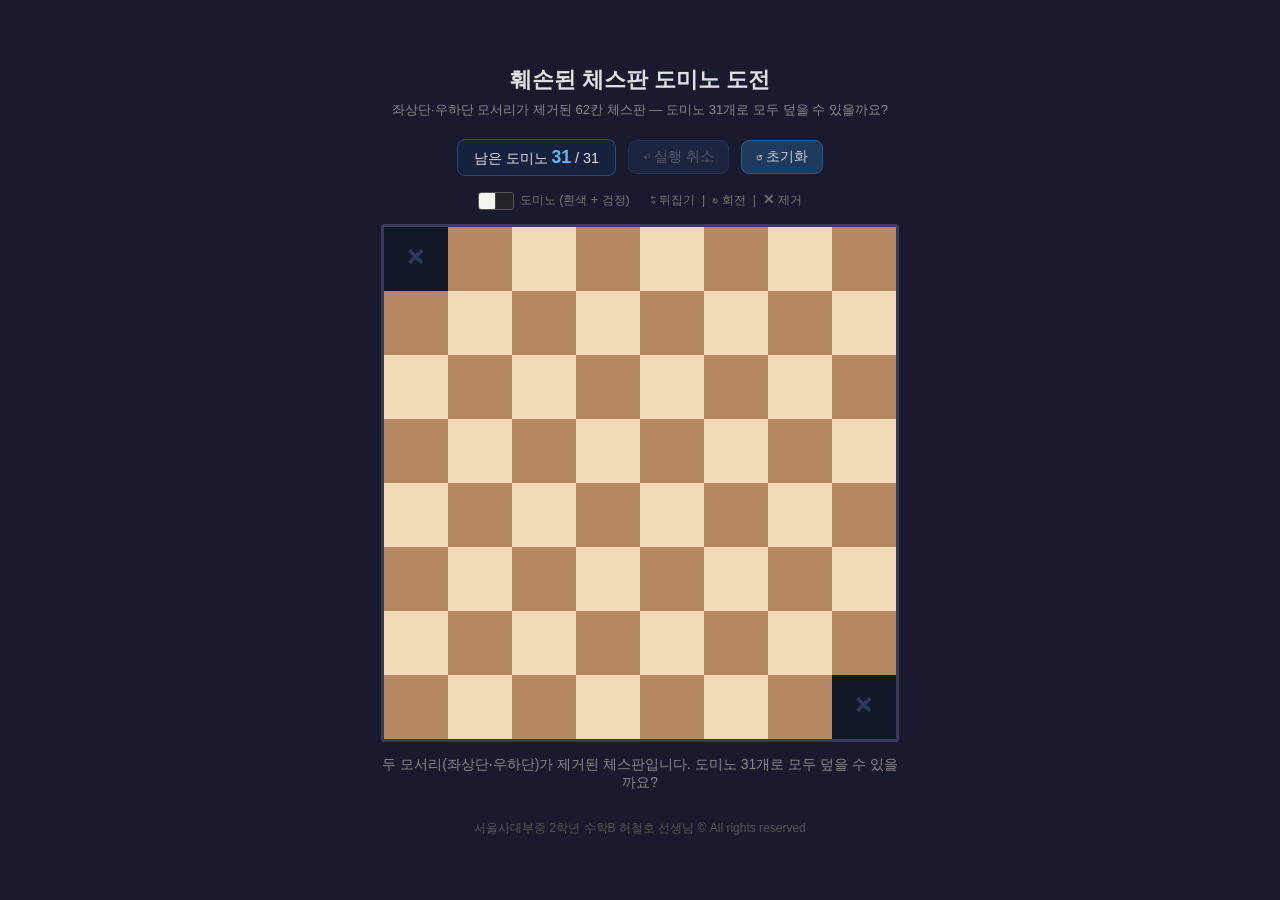
==== domino-challenge.html @ 5d8170c6 "feat: 하단 저작권 표시 추가 Co-Authored-By: Claude Sonnet 4.6 <noreply@anthropic.com>" ====
<!DOCTYPE html>
<html lang="ko">
<head>
  <meta charset="UTF-8">
  <meta name="viewport" content="width=device-width, initial-scale=1.0">
  <title>훼손된 체스판 도미노 도전</title>
  <style>
    *, *::before, *::after { box-sizing: border-box; margin: 0; padding: 0; }

    body {
      min-height: 100vh;
      display: flex;
      flex-direction: column;
      align-items: center;
      justify-content: center;
      background: #1a1a2e;
      font-family: 'Segoe UI', Tahoma, Geneva, Verdana, sans-serif;
      color: #e0e0e0;
      user-select: none;
      padding: 24px;
    }

    h1 { font-size: 1.4rem; font-weight: 600; margin-bottom: 6px; }
    .subtitle { font-size: 0.82rem; color: #888; margin-bottom: 20px; text-align: center; }

    .controls {
      display: flex;
      align-items: center;
      gap: 12px;
      margin-bottom: 16px;
      flex-wrap: wrap;
      justify-content: center;
    }

    .counter-badge {
      background: #16213e;
      border: 1px solid #2a4a7f;
      border-radius: 8px;
      padding: 7px 16px;
      font-size: 0.9rem;
    }
    .counter-badge strong { font-size: 1.1rem; color: #64b5f6; }

    .btn {
      background: #1e3a5f;
      color: #ccc;
      border: 1px solid #2a5a8f;
      border-radius: 8px;
      padding: 7px 14px;
      cursor: pointer;
      font-size: 0.85rem;
      transition: all 0.15s;
    }
    .btn:hover:not(:disabled) { background: #2a4a7f; color: #fff; }
    .btn:disabled { opacity: 0.35; cursor: default; }

    /* ── Board ── */
    .board-wrap { position: relative; }

    .board {
      display: grid;
      grid-template-columns: repeat(8, 64px);
      grid-template-rows: repeat(8, 64px);
      border: 3px solid #3a3a5a;
      border-radius: 3px;
      overflow: hidden;
      position: relative;
      cursor: crosshair;
    }

    .sq { width: 64px; height: 64px; position: relative; }
    .sq.light { background: #f0d9b5; }
    .sq.dark  { background: #b58863; }

    .sq.gone {
      background: #111827 !important;
      cursor: default;
      display: flex; align-items: center; justify-content: center;
      color: #2a3a5a; font-size: 20px; font-weight: bold;
    }

    .sq.sel::after {
      content: '';
      position: absolute; inset: 3px;
      border: 3px solid #4caf50;
      border-radius: 2px;
      pointer-events: none;
    }

    /* ── Overlay (dominos + ghost) ── */
    .overlay {
      position: absolute; inset: 0;
      pointer-events: none;
    }

    /* ── Domino ── */
    .domino {
      position: absolute;
      border-radius: 7px;
      pointer-events: all;
      cursor: pointer;
      display: flex;
      z-index: 10;
      transition: filter 0.12s, box-shadow 0.12s;
    }
    .domino:hover {
      filter: brightness(1.1);
      box-shadow: 0 3px 12px rgba(0,0,0,0.6);
      z-index: 50 !important;
    }

    .domino.v-dom { flex-direction: column; }

    /* 모든 도미노: 흰 절반 + 검정 절반 */
    .domino {
      border: 2.5px solid #444;
      overflow: hidden;
    }

    .half {
      flex: 1;
      display: flex; align-items: center; justify-content: center;
      position: relative;
    }
    /* 첫 번째 절반 = 흰색, 두 번째 절반 = 검정 (flipped 시 반전) */
    .half.white-half { background: #f5f5f0; }
    .half.black-half { background: #222228; }

    .domino.h-dom .half:first-child { border-right: 1.5px solid #444; }
    .domino.v-dom .half:first-child { border-bottom: 1.5px solid #444; }

    /* ── Action buttons ── */
    .d-acts {
      position: absolute; inset: 0;
      opacity: 0;
      transition: opacity 0.15s;
      pointer-events: none;
    }
    .domino:hover .d-acts { opacity: 1; pointer-events: all; }

    .d-btn {
      position: absolute;
      width: 22px; height: 22px;
      border-radius: 50%;
      border: none; cursor: pointer;
      display: flex; align-items: center; justify-content: center;
      font-size: 12px; line-height: 1;
      transition: transform 0.1s;
      z-index: 60;
    }
    .d-btn:hover { transform: scale(1.25) !important; }

    .flip-btn {
      top: 50%; left: 50%;
      transform: translate(-50%, -50%);
      background: rgba(30, 90, 180, 0.92);
      color: #fff;
    }
    .flip-btn:hover { transform: translate(-50%, -50%) scale(1.25) !important; }

    .rot-btn {
      top: 3px; right: 3px;
      background: rgba(160, 100, 20, 0.92);
      color: #fff;
    }

    .del-btn {
      bottom: 3px; right: 3px;
      background: rgba(170, 30, 30, 0.88);
      color: #fff;
      font-size: 10px;
    }

    /* ── Ghost preview ── */
    .ghost {
      position: absolute;
      border-radius: 7px;
      pointer-events: none;
      z-index: 5;
      border: 2px dashed #4caf50;
      background: rgba(76, 175, 80, 0.2);
    }
    .ghost.bad {
      border-color: #ef5350;
      background: rgba(239, 83, 80, 0.2);
    }

    /* ── Status ── */
    .status {
      margin-top: 14px;
      font-size: 0.87rem;
      color: #888;
      min-height: 28px;
      text-align: center;
      transition: color 0.2s;
      max-width: 520px;
    }
    .status.ok  { color: #81c784; }
    .status.win { color: #ffd54f; font-weight: 700; font-size: 1rem; }
    .status.err { color: #ef9a9a; }

    /* ── Legend ── */
    .legend {
      display: flex; gap: 20px; margin-bottom: 14px;
      font-size: 0.78rem; color: #777;
      align-items: center; flex-wrap: wrap; justify-content: center;
    }
    .legend-item { display: flex; align-items: center; gap: 6px; }
    .legend-domino {
      display: flex;
      width: 36px; height: 18px;
      border: 1.5px solid #555; border-radius: 3px; overflow: hidden;
    }
    .legend-domino .lw { flex:1; background: #f5f5f0; }
    .legend-domino .lb { flex:1; background: #222228; border-left: 1px solid #444; }
  </style>
</head>
<body>

<h1>훼손된 체스판 도미노 도전</h1>
<p class="subtitle">좌상단·우하단 모서리가 제거된 62칸 체스판 — 도미노 31개로 모두 덮을 수 있을까요?</p>

<div class="controls">
  <div class="counter-badge">남은 도미노 <strong id="ctr">31</strong> / 31</div>
  <button class="btn" id="undoBtn" disabled>↩ 실행 취소</button>
  <button class="btn" id="resetBtn">↺ 초기화</button>
</div>

<div class="legend">
  <div class="legend-item">
    <div class="legend-domino"><div class="lw"></div><div class="lb"></div></div>
    도미노 (흰색 + 검정)
  </div>
  <div class="legend-item">⇆ 뒤집기 &nbsp;|&nbsp; ↻ 회전 &nbsp;|&nbsp; ✕ 제거</div>
</div>

<div class="board-wrap">
  <div class="board" id="board"></div>
  <div class="overlay" id="overlay"></div>
</div>

<div class="status" id="status"></div>

<footer style="margin-top:28px;font-size:0.75rem;color:#555;text-align:center;">
  서울사대부중 2학년 수학B 허철호 선생님 &copy; All rights reserved
</footer>

<script>
// ── Constants ──────────────────────────────────────────────────────────────
const N = 8, SZ = 64;
const GONE = new Set(['0,0', '7,7']); // top-left, bottom-right
const k = (r, c) => `${r},${c}`;

// ── State ─────────────────────────────────────────────────────────────────
let occ = emptyOcc(); // occ[r][c] = domino id or null
let doms = {};        // id → {id, r1,c1,r2,c2, ci (colorIndex), flipped}
let nextId = 1;
let hist = [];        // undo snapshots

// ── Interaction state ─────────────────────────────────────────────────────
let sel = null;       // {r,c} first click selection
let drag = null;      // {r,c,sx,sy,moved} drag state
let ghost = null;     // ghost DOM element

// ── DOM refs ──────────────────────────────────────────────────────────────
const boardEl  = document.getElementById('board');
const overlayEl = document.getElementById('overlay');
const ctrEl    = document.getElementById('ctr');
const statusEl = document.getElementById('status');
const undoBtn  = document.getElementById('undoBtn');
const resetBtn = document.getElementById('resetBtn');

// ── Helpers ───────────────────────────────────────────────────────────────
function emptyOcc() { return Array.from({length:N}, ()=>Array(N).fill(null)); }

function inBounds(r,c) { return r>=0 && r<N && c>=0 && c<N; }

function cellFree(r, c, exceptId=null) {
  if (!inBounds(r,c) || GONE.has(k(r,c))) return false;
  const v = occ[r][c];
  return v === null || v === exceptId;
}

function canPlace(r1,c1,r2,c2) {
  return inBounds(r1,c1) && inBounds(r2,c2)
    && !GONE.has(k(r1,c1)) && !GONE.has(k(r2,c2))
    && occ[r1][c1]===null && occ[r2][c2]===null
    && Math.abs(r1-r2)+Math.abs(c1-c2)===1;
}

function sqEl(r,c) { return boardEl.children[r*N+c]; }

// ── History ───────────────────────────────────────────────────────────────
function snap() {
  hist.push({ occ: occ.map(row=>[...row]), doms: JSON.parse(JSON.stringify(doms)), nextId });
  if (hist.length > 120) hist.shift();
}

function undo() {
  if (!hist.length) return;
  const s = hist.pop();
  occ=s.occ; doms=s.doms; nextId=s.nextId;
  redraw(); setStatus('실행 취소되었습니다.');
}

// ── Domino placement / removal ────────────────────────────────────────────
function place(r1,c1,r2,c2) {
  if (!canPlace(r1,c1,r2,c2)) return false;
  snap();
  const id = nextId++;
  doms[id] = {id, r1, c1, r2, c2, flipped: false};
  occ[r1][c1] = occ[r2][c2] = id;
  redraw(); return true;
}

function removeDom(id) {
  const d = doms[id]; if (!d) return;
  snap();
  occ[d.r1][d.c1] = occ[d.r2][d.c2] = null;
  delete doms[id];
  redraw(); setStatus('도미노를 제거했습니다.');
}

function flipDom(id) {
  snap(); doms[id].flipped ^= true; redraw();
}

// ── Rotation ──────────────────────────────────────────────────────────────
function rotOptions(d) {
  const isH = d.r1 === d.r2;
  const anchors = [[d.r1,d.c1],[d.r2,d.c2]];
  const dirs = isH ? [[-1,0],[1,0]] : [[0,-1],[0,1]];
  const opts = [];
  for (const [ar,ac] of anchors) {
    for (const [dr,dc] of dirs) {
      const nr=ar+dr, nc=ac+dc;
      if (!inBounds(nr,nc) || GONE.has(k(nr,nc))) continue;
      const v = occ[nr][nc];
      if (v!==null && v!==d.id) continue;
      // The anchor cell is occupied by d itself → treated as free for new pos
      opts.push([ar,ac,nr,nc]);
    }
  }
  // exclude "same as current"
  return opts.filter(([a,b,c2,d2]) =>
    !((a===d.r1&&b===d.c1&&c2===d.r2&&d2===d.c2)||(a===d.r2&&b===d.c2&&c2===d.r1&&d2===d.c1))
  );
}

function rotateDom(id) {
  const d = doms[id];
  const opts = rotOptions(d);
  if (!opts.length) return;
  snap();
  occ[d.r1][d.c1] = occ[d.r2][d.c2] = null;
  [d.r1,d.c1,d.r2,d.c2] = opts[0];
  occ[d.r1][d.c1] = occ[d.r2][d.c2] = id;
  redraw();
}

// ── Ghost preview ─────────────────────────────────────────────────────────
function showGhost(r1,c1,r2,c2) {
  clearGhost();
  const valid = canPlace(r1,c1,r2,c2);
  const isH = r1===r2;
  const minR=Math.min(r1,r2), minC=Math.min(c1,c2);
  ghost = document.createElement('div');
  ghost.className = 'ghost' + (valid?'':' bad');
  ghost.style.cssText = `left:${minC*SZ+2}px;top:${minR*SZ+2}px;`
    + `width:${isH?SZ*2-4:SZ-4}px;height:${isH?SZ-4:SZ*2-4}px;`;
  overlayEl.appendChild(ghost);
}
function clearGhost() { if (ghost) { ghost.remove(); ghost=null; } }

// ── Rendering ─────────────────────────────────────────────────────────────
function makeDomEl(d) {
  const isH = d.r1===d.r2;
  const minR=Math.min(d.r1,d.r2), minC=Math.min(d.c1,d.c2);

  const el = document.createElement('div');
  el.id = `d${d.id}`;
  el.className = `domino ${isH?'h-dom':'v-dom'}`;
  el.style.cssText = `left:${minC*SZ+2}px;top:${minR*SZ+2}px;`
    + `width:${isH?SZ*2-4:SZ-4}px;height:${isH?SZ-4:SZ*2-4}px;z-index:${10+d.id};`;

  // Two halves: 흰색 + 검정 (flipped 시 순서 반전)
  const h1 = document.createElement('div');
  const h2 = document.createElement('div');
  h1.className = 'half ' + (d.flipped ? 'black-half' : 'white-half');
  h2.className = 'half ' + (d.flipped ? 'white-half' : 'black-half');
  el.append(h1, h2);

  // Action buttons container
  const acts = document.createElement('div'); acts.className='d-acts';

  // Flip button (center)
  const fBtn = mkBtn('⇆', 'd-btn flip-btn', '뒤집기 (점 위치 교환)', e => { e.stopPropagation(); flipDom(d.id); });
  acts.appendChild(fBtn);

  // Rotate button (top-right, only if possible)
  if (rotOptions(d).length > 0) {
    const rBtn = mkBtn('↻', 'd-btn rot-btn', '90° 회전 (공간이 있을 때)', e => { e.stopPropagation(); rotateDom(d.id); });
    acts.appendChild(rBtn);
  }

  // Delete button (bottom-right)
  const dBtn = mkBtn('✕', 'd-btn del-btn', '도미노 제거', e => { e.stopPropagation(); removeDom(d.id); });
  acts.appendChild(dBtn);

  el.appendChild(acts);
  return el;
}

function mkBtn(text, cls, title, handler) {
  const b = document.createElement('button');
  b.className=cls; b.title=title; b.textContent=text;
  b.addEventListener('mousedown', e=>e.stopPropagation());
  b.addEventListener('click', handler);
  return b;
}

function redraw() {
  overlayEl.innerHTML = '';
  Object.values(doms).forEach(d => overlayEl.appendChild(makeDomEl(d)));
  const placed = Object.keys(doms).length;
  ctrEl.textContent = 31 - placed;
  undoBtn.disabled = hist.length===0;

  if (placed===31) setStatus('31개 모두 놓았습니다! 정말로 가능했나요?! 🎉', 'win');
  else if (placed>0) setStatus(`${placed}개 배치됨 — 남은 도미노: ${31-placed}개`, 'ok');
  else setStatus('빈 칸을 클릭하거나 드래그해서 도미노를 놓아보세요.');
}

function setStatus(msg, cls='') {
  statusEl.textContent=msg;
  statusEl.className='status '+cls;
}

// ── Click mode ────────────────────────────────────────────────────────────
function handleCellClick(r,c) {
  if (!inBounds(r,c)||GONE.has(k(r,c))||occ[r][c]!==null) {
    // Clicked on unavailable cell — cancel selection
    if (sel) { sqEl(sel.r,sel.c).classList.remove('sel'); sel=null; clearGhost(); }
    return;
  }
  if (!sel) {
    sel={r,c};
    sqEl(r,c).classList.add('sel');
    setStatus('인접한 다른 칸을 클릭하세요. (같은 칸 다시 클릭하면 취소)');
  } else {
    const {r:r1,c:c1}=sel;
    sqEl(r1,c1).classList.remove('sel');
    sel=null; clearGhost();
    if (r===r1&&c===c1) { setStatus('선택 취소.'); return; }
    if (!place(r1,c1,r,c)) setStatus('인접한 빈 칸에만 놓을 수 있습니다.', 'err');
  }
}

// ── Board init ────────────────────────────────────────────────────────────
function buildBoard() {
  boardEl.innerHTML='';
  for (let r=0;r<N;r++) for (let c=0;c<N;c++) {
    const sq=document.createElement('div');
    sq.className='sq '+((r+c)%2===0?'light':'dark');
    sq.dataset.r=r; sq.dataset.c=c;
    if (GONE.has(k(r,c))) { sq.classList.add('gone'); sq.textContent='✕'; }
    boardEl.appendChild(sq);
  }
}

// ── Mouse events ──────────────────────────────────────────────────────────

// Mousedown: start drag tracking
boardEl.addEventListener('mousedown', e => {
  if (e.button!==0) return;
  const sq = e.target.closest('.sq');
  if (!sq||sq.classList.contains('gone')) return;
  drag = {r:+sq.dataset.r, c:+sq.dataset.c, sx:e.clientX, sy:e.clientY, moved:false};
  e.preventDefault();
});

// Mousemove on document: update ghost during drag
document.addEventListener('mousemove', e => {
  if (!drag) {
    // Click mode: show preview when hovering adjacent cells
    if (sel) {
      const sq=document.elementFromPoint(e.clientX,e.clientY)?.closest('.sq');
      if (sq&&!sq.classList.contains('gone')) {
        const r=+sq.dataset.r, c=+sq.dataset.c;
        if (!(r===sel.r&&c===sel.c)) { showGhost(sel.r,sel.c,r,c); return; }
      }
      clearGhost();
    }
    return;
  }
  const dx=e.clientX-drag.sx, dy=e.clientY-drag.sy;
  if (!drag.moved && Math.abs(dx)+Math.abs(dy)>6) {
    drag.moved=true;
    // Cancel click selection when drag starts
    if (sel) { sqEl(sel.r,sel.c).classList.remove('sel'); sel=null; }
  }
  if (!drag.moved) return;
  const sq=document.elementFromPoint(e.clientX,e.clientY)?.closest('.sq');
  if (!sq||sq.classList.contains('gone')) { clearGhost(); return; }
  const r=+sq.dataset.r, c=+sq.dataset.c;
  if (r===drag.r&&c===drag.c) { clearGhost(); return; }
  showGhost(drag.r,drag.c,r,c);
});

// Mouseup on document: finalize drag or treat as click
document.addEventListener('mouseup', e => {
  if (!drag) return;
  clearGhost();
  const sq=document.elementFromPoint(e.clientX,e.clientY)?.closest('.sq');
  if (!drag.moved) {
    // Treat as click
    handleCellClick(drag.r, drag.c);
  } else if (sq&&!sq.classList.contains('gone')) {
    const r=+sq.dataset.r, c=+sq.dataset.c;
    if (!(r===drag.r&&c===drag.c)) {
      if (!place(drag.r,drag.c,r,c)) setStatus('인접한 빈 칸에만 놓을 수 있습니다.', 'err');
    }
  }
  drag=null;
});

// Click outside board: cancel selection
document.addEventListener('click', e => {
  if (!sel) return;
  if (!e.target.closest('.board-wrap')) {
    sqEl(sel.r,sel.c).classList.remove('sel');
    sel=null; clearGhost();
    setStatus('선택 취소.');
  }
});

// ── Buttons ───────────────────────────────────────────────────────────────
undoBtn.addEventListener('click', undo);
resetBtn.addEventListener('click', () => {
  occ=emptyOcc(); doms={}; nextId=1; hist=[];
  drag=null;
  if (sel) { sqEl(sel.r,sel.c).classList.remove('sel'); sel=null; }
  clearGhost();
  redraw();
  setStatus('초기화! 다시 도전해보세요.');
});

// ── Init ─────────────────────────────────────────────────────────────────
buildBoard();
redraw();
setStatus('두 모서리(좌상단·우하단)가 제거된 체스판입니다. 도미노 31개로 모두 덮을 수 있을까요?');
</script>
</body>
</html>
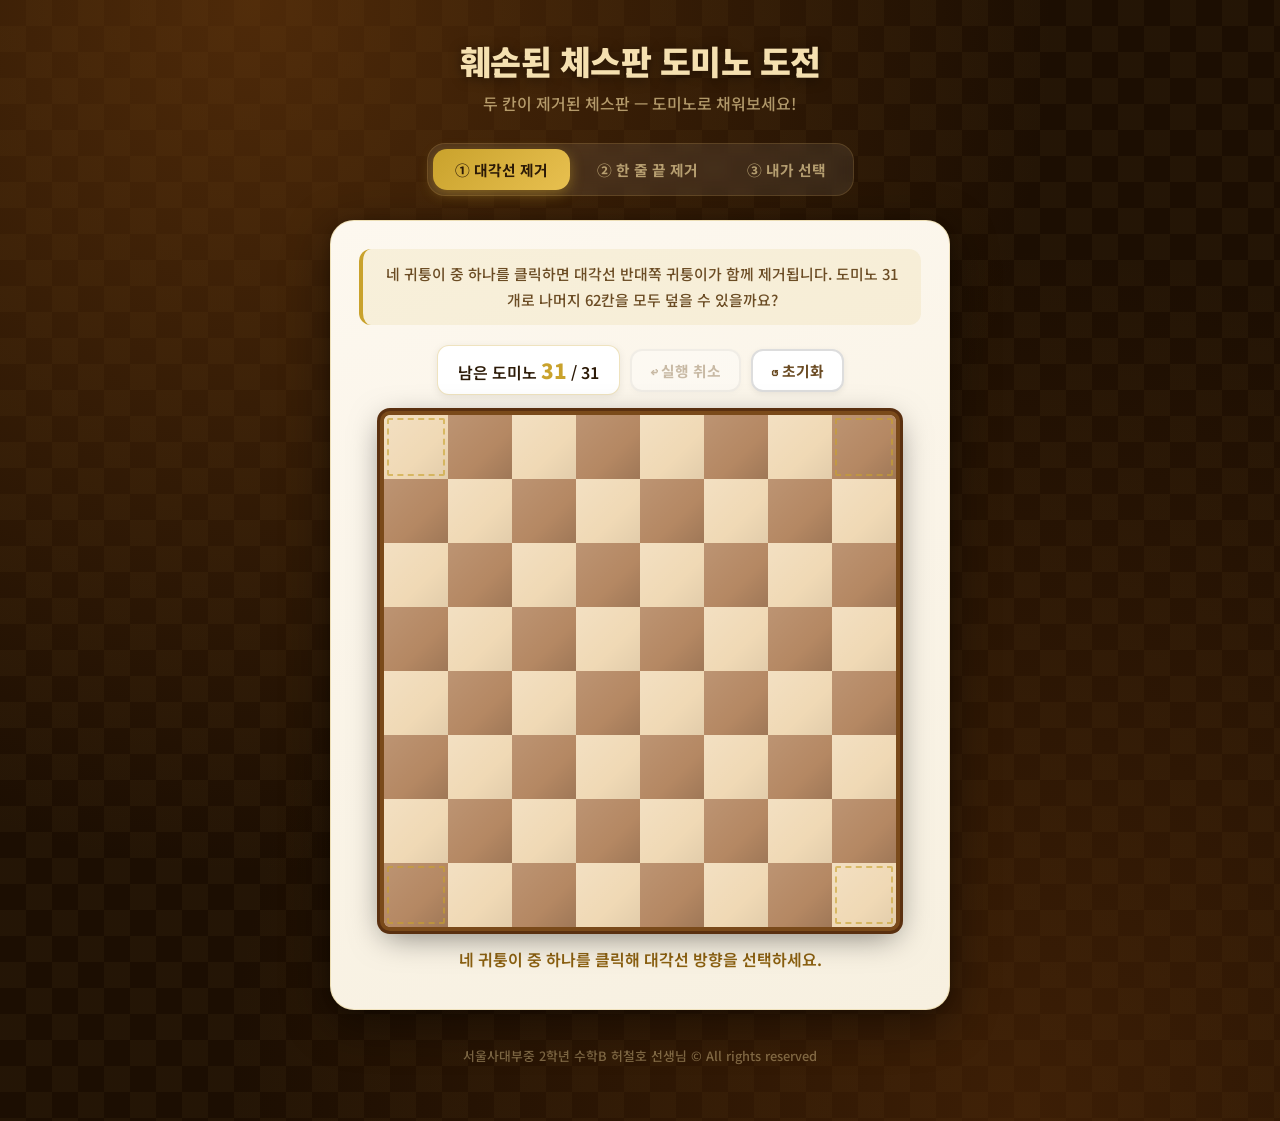
==== commit 76b85e1d: "fix: 31개 완성 메시지 줄바꿈 및 질문 강조색 추가" ====
--- a/domino-challenge.html
+++ b/domino-challenge.html
@@ -4,315 +4,413 @@
   <meta charset="UTF-8">
   <meta name="viewport" content="width=device-width, initial-scale=1.0">
   <title>훼손된 체스판 도미노 도전</title>
+  <link href="https://fonts.googleapis.com/css2?family=Noto+Sans+KR:wght@400;500;600;700;900&display=swap" rel="stylesheet">
   <style>
     *, *::before, *::after { box-sizing: border-box; margin: 0; padding: 0; }
 
+    /* ── Body & background ── */
     body {
       min-height: 100vh;
-      display: flex;
-      flex-direction: column;
-      align-items: center;
-      justify-content: center;
-      background: #1a1a2e;
-      font-family: 'Segoe UI', Tahoma, Geneva, Verdana, sans-serif;
-      color: #e0e0e0;
+      font-family: 'Noto Sans KR', sans-serif;
+      color: #2c1a07;
+      display: flex; flex-direction: column; align-items: center;
+      padding: 36px 16px 56px;
       user-select: none;
-      padding: 24px;
-    }
-
-    h1 { font-size: 1.4rem; font-weight: 600; margin-bottom: 6px; }
-    .subtitle { font-size: 0.82rem; color: #888; margin-bottom: 20px; text-align: center; }
-
+      background-color: #1c0e02;
+      background-image:
+        radial-gradient(ellipse at 20% 0%, rgba(120,65,15,0.55) 0%, transparent 55%),
+        radial-gradient(ellipse at 80% 100%, rgba(100,50,10,0.45) 0%, transparent 55%),
+        repeating-conic-gradient(rgba(255,200,100,0.035) 0% 25%, transparent 0% 50%);
+      background-size: auto, auto, 52px 52px;
+    }
+
+    /* ── Header ── */
+    .app-header { text-align: center; margin-bottom: 28px; }
+    .app-title {
+      font-size: 2.1rem; font-weight: 900;
+      color: #f5e0b0; letter-spacing: -0.5px; margin-bottom: 6px;
+      text-shadow: 0 2px 12px rgba(0,0,0,0.5);
+    }
+    .app-sub { font-size: 1rem; color: rgba(245,220,160,0.65); font-weight: 500; }
+
+    /* ── Mode tabs ── */
+    .mode-tabs {
+      display: flex; gap: 5px;
+      background: rgba(255,255,255,0.08);
+      backdrop-filter: blur(8px);
+      padding: 5px; border-radius: 18px;
+      border: 1px solid rgba(255,200,100,0.15);
+      margin-bottom: 24px;
+    }
+    .mode-tab {
+      padding: 10px 22px; border-radius: 14px; border: none;
+      cursor: pointer; font-family: 'Noto Sans KR', sans-serif;
+      font-size: 0.92rem; font-weight: 700;
+      color: rgba(245,220,160,0.65);
+      background: transparent; transition: all 0.2s; white-space: nowrap;
+    }
+    .mode-tab.active {
+      background: linear-gradient(135deg, #c9a22c, #e8c050);
+      color: #2c1a07;
+      box-shadow: 0 4px 14px rgba(201,162,44,0.45);
+    }
+    .mode-tab:hover:not(.active) { background: rgba(255,200,100,0.12); color: #f5e0b0; }
+
+    /* ── Game card ── */
+    .game-card {
+      background: linear-gradient(160deg, #fdf8ef 0%, #f7f0e0 100%);
+      border-radius: 24px;
+      box-shadow: 0 12px 48px rgba(0,0,0,0.45), 0 2px 8px rgba(0,0,0,0.2);
+      border: 1px solid rgba(201,162,44,0.25);
+      padding: 28px 28px 32px;
+      display: flex; flex-direction: column; align-items: center; gap: 20px;
+      width: 100%; max-width: 620px;
+    }
+
+    /* ── Mode description ── */
+    .mode-desc {
+      font-size: 0.93rem; color: #6b4c24; font-weight: 500;
+      text-align: center; line-height: 1.75;
+      background: rgba(201,162,44,0.1); border-radius: 12px;
+      padding: 12px 18px; width: 100%;
+      border-left: 4px solid #c9a22c;
+    }
+
+    /* ── Controls ── */
     .controls {
-      display: flex;
-      align-items: center;
-      gap: 12px;
-      margin-bottom: 16px;
-      flex-wrap: wrap;
-      justify-content: center;
-    }
-
+      display: flex; align-items: center; gap: 10px;
+      flex-wrap: wrap; justify-content: center;
+    }
     .counter-badge {
-      background: #16213e;
-      border: 1px solid #2a4a7f;
-      border-radius: 8px;
-      padding: 7px 16px;
-      font-size: 0.9rem;
-    }
-    .counter-badge strong { font-size: 1.1rem; color: #64b5f6; }
+      background: white; border-radius: 12px;
+      padding: 9px 20px; font-size: 1rem; font-weight: 600; color: #2c1a07;
+      box-shadow: 0 2px 8px rgba(0,0,0,0.08);
+      border: 1.5px solid rgba(201,162,44,0.3);
+    }
+    .counter-badge span { color: #c9a22c; font-size: 1.3rem; font-weight: 900; }
 
     .btn {
-      background: #1e3a5f;
-      color: #ccc;
-      border: 1px solid #2a5a8f;
-      border-radius: 8px;
-      padding: 7px 14px;
-      cursor: pointer;
-      font-size: 0.85rem;
-      transition: all 0.15s;
-    }
-    .btn:hover:not(:disabled) { background: #2a4a7f; color: #fff; }
+      background: white; border: 2px solid #ddd; border-radius: 12px;
+      padding: 9px 18px; font-family: 'Noto Sans KR', sans-serif;
+      font-size: 0.92rem; font-weight: 700; color: #6b4c24;
+      cursor: pointer; transition: all 0.15s;
+      box-shadow: 0 2px 6px rgba(0,0,0,0.07);
+    }
+    .btn:hover:not(:disabled) { border-color: #c9a22c; color: #9a6f10; background: #fdf6e0; }
     .btn:disabled { opacity: 0.35; cursor: default; }
+    .btn.primary {
+      background: linear-gradient(135deg, #c9a22c, #e0b830);
+      border-color: #c9a22c; color: #2c1a07;
+      box-shadow: 0 4px 14px rgba(201,162,44,0.4);
+    }
+    .btn.primary:hover:not(:disabled) { background: linear-gradient(135deg, #b8921c, #d0a820); }
+
+    /* ── Setup info (mode 3) ── */
+    .setup-info {
+      width: 100%; background: rgba(201,162,44,0.08);
+      border-radius: 14px; padding: 14px 18px;
+      border: 1.5px solid rgba(201,162,44,0.25);
+      display: none;
+    }
+    .setup-info h3 { font-size: 0.95rem; font-weight: 700; color: #8b6010; margin-bottom: 10px; }
+    .sel-info { display: flex; gap: 10px; align-items: center; flex-wrap: wrap; }
+    .cell-chip {
+      display: flex; align-items: center; gap: 6px;
+      padding: 6px 12px; border-radius: 20px;
+      font-size: 0.85rem; font-weight: 600;
+      border: 2px solid #e5d4b0; background: white;
+      color: #4a3010;
+    }
+    .color-dot {
+      width: 13px; height: 13px; border-radius: 50%;
+      border: 1.5px solid #c8b090; flex-shrink: 0;
+    }
+    .color-dot.l { background: #f0d9b5; }
+    .color-dot.d { background: #b58863; }
+    .same-badge { font-weight: 700; color: #dc2626; font-size: 0.9rem; }
+    .diff-badge { font-weight: 700; color: #16a34a; font-size: 0.9rem; }
 
     /* ── Board ── */
     .board-wrap { position: relative; }
-
     .board {
       display: grid;
       grid-template-columns: repeat(8, 64px);
       grid-template-rows: repeat(8, 64px);
-      border: 3px solid #3a3a5a;
-      border-radius: 3px;
-      overflow: hidden;
-      position: relative;
+      border-radius: 6px; overflow: hidden;
+      box-shadow:
+        0 0 0 4px #7a4a1a,
+        0 0 0 7px #5a3010,
+        0 8px 32px rgba(0,0,0,0.5);
       cursor: crosshair;
     }
 
+    /* ── Squares ── */
     .sq { width: 64px; height: 64px; position: relative; }
-    .sq.light { background: #f0d9b5; }
-    .sq.dark  { background: #b58863; }
+
+    .sq.light {
+      background:
+        linear-gradient(135deg, rgba(255,255,255,0.18) 0%, transparent 60%, rgba(0,0,0,0.06) 100%),
+        #f0d9b5;
+    }
+    .sq.dark {
+      background:
+        linear-gradient(135deg, rgba(255,255,255,0.1) 0%, transparent 60%, rgba(0,0,0,0.12) 100%),
+        #b58863;
+    }
 
     .sq.gone {
-      background: #111827 !important;
       cursor: default;
       display: flex; align-items: center; justify-content: center;
-      color: #2a3a5a; font-size: 20px; font-weight: bold;
-    }
-
+      font-size: 26px; font-weight: 900;
+      color: rgba(140, 30, 30, 0.8);
+    }
     .sq.sel::after {
-      content: '';
-      position: absolute; inset: 3px;
-      border: 3px solid #4caf50;
-      border-radius: 2px;
-      pointer-events: none;
-    }
-
-    /* ── Overlay (dominos + ghost) ── */
-    .overlay {
-      position: absolute; inset: 0;
-      pointer-events: none;
-    }
+      content: ''; position: absolute; inset: 3px;
+      border: 3px solid #16a34a; border-radius: 3px; pointer-events: none;
+    }
+    .sq.setup-hi {
+      outline: 3px solid rgba(201,162,44,0.85);
+      outline-offset: -3px;
+      background:
+        linear-gradient(135deg, rgba(255,255,255,0.18) 0%, transparent 60%, rgba(0,0,0,0.06) 100%),
+        #d4c48a !important;
+    }
+    .sq.dark.setup-hi {
+      background:
+        linear-gradient(135deg, rgba(255,255,255,0.1) 0%, transparent 60%, rgba(0,0,0,0.12) 100%),
+        #c8a050 !important;
+    }
+    .sq.setup-sel {
+      cursor: default;
+      display: flex; align-items: center; justify-content: center;
+      font-size: 26px; font-weight: 900;
+      color: rgba(140, 30, 30, 0.8);
+    }
+    .sq.setup-sel::before { content: '✕'; }
+    .sq.setup-sel::after { display: none !important; }
+    /* Edge-hint: dashed gold outline for clickable edge cells in mode 2 */
+    .sq.edge-hint, .sq.corner-hint { cursor: pointer !important; }
+    .sq.edge-hint::after, .sq.corner-hint::after {
+      content: ''; position: absolute; inset: 3px;
+      border: 2px dashed rgba(201,162,44,0.6);
+      border-radius: 2px; pointer-events: none;
+      animation: edgePulse 2s ease-in-out infinite;
+    }
+    .sq.setup-sel.edge-hint::after, .sq.setup-hi.edge-hint::after,
+    .sq.setup-sel.corner-hint::after, .sq.setup-hi.corner-hint::after { display: none; }
+    @keyframes edgePulse {
+      0%, 100% { opacity: 0.4; }
+      50% { opacity: 1; }
+    }
+
+    /* ── Overlay ── */
+    .overlay { position: absolute; inset: 0; pointer-events: none; }
 
     /* ── Domino ── */
     .domino {
-      position: absolute;
-      border-radius: 7px;
-      pointer-events: all;
-      cursor: pointer;
-      display: flex;
-      z-index: 10;
-      transition: filter 0.12s, box-shadow 0.12s;
+      position: absolute; border-radius: 7px; overflow: hidden;
+      pointer-events: all; cursor: pointer; display: flex;
+      z-index: 10; border: 2.5px solid #1a0f02;
+      box-shadow: 0 3px 10px rgba(0,0,0,0.35);
+      transition: box-shadow 0.12s, transform 0.1s;
     }
     .domino:hover {
-      filter: brightness(1.1);
-      box-shadow: 0 3px 12px rgba(0,0,0,0.6);
+      box-shadow: 0 7px 24px rgba(0,0,0,0.45);
+      transform: translateY(-2px);
       z-index: 50 !important;
     }
-
     .domino.v-dom { flex-direction: column; }
-
-    /* 모든 도미노: 흰 절반 + 검정 절반 */
-    .domino {
-      border: 2.5px solid #444;
-      overflow: hidden;
-    }
-
-    .half {
-      flex: 1;
-      display: flex; align-items: center; justify-content: center;
-      position: relative;
-    }
-    /* 첫 번째 절반 = 흰색, 두 번째 절반 = 검정 (flipped 시 반전) */
-    .half.white-half { background: #f5f5f0; }
-    .half.black-half { background: #222228; }
-
-    .domino.h-dom .half:first-child { border-right: 1.5px solid #444; }
-    .domino.v-dom .half:first-child { border-bottom: 1.5px solid #444; }
+    .half { flex: 1; display: flex; align-items: center; justify-content: center; }
+    .half.wh { background: #f5f5f0; }
+    .half.bk { background: #1a1a1a; }
+    .domino.h-dom .half:first-child { border-right: 2px solid #1a0f02; }
+    .domino.v-dom .half:first-child { border-bottom: 2px solid #1a0f02; }
 
     /* ── Action buttons ── */
     .d-acts {
-      position: absolute; inset: 0;
-      opacity: 0;
-      transition: opacity 0.15s;
-      pointer-events: none;
+      position: absolute; inset: 0; opacity: 0;
+      transition: opacity 0.18s; pointer-events: none;
     }
     .domino:hover .d-acts { opacity: 1; pointer-events: all; }
 
     .d-btn {
-      position: absolute;
-      width: 22px; height: 22px;
-      border-radius: 50%;
-      border: none; cursor: pointer;
+      position: absolute; width: 30px; height: 30px;
+      border-radius: 50%; border: none;
       display: flex; align-items: center; justify-content: center;
-      font-size: 12px; line-height: 1;
-      transition: transform 0.1s;
-      z-index: 60;
-    }
-    .d-btn:hover { transform: scale(1.25) !important; }
-
+      font-size: 15px; cursor: pointer;
+      transition: transform 0.15s, box-shadow 0.15s;
+      z-index: 60; line-height: 1;
+    }
+    .d-btn:hover { transform: scale(1.3) !important; }
+
+    /* 뒤집기 — 가운데, 파스텔 민트 */
     .flip-btn {
-      top: 50%; left: 50%;
-      transform: translate(-50%, -50%);
-      background: rgba(30, 90, 180, 0.92);
-      color: #fff;
-    }
-    .flip-btn:hover { transform: translate(-50%, -50%) scale(1.25) !important; }
-
+      top: 50%; left: 50%; transform: translate(-50%, -50%);
+      background: #d4f5e9; color: #1a6b4a;
+      box-shadow: 0 3px 10px rgba(0,0,0,0.25);
+    }
+    .flip-btn:hover { transform: translate(-50%, -50%) scale(1.3) !important; }
+
+    /* 회전 — 우상단(세로) / 좌상단(가로), 파스텔 스카이 */
     .rot-btn {
       top: 3px; right: 3px;
-      background: rgba(160, 100, 20, 0.92);
-      color: #fff;
-    }
-
+      background: #dbeafe; color: #1e40af;
+      box-shadow: 0 3px 10px rgba(0,0,0,0.25);
+    }
+    /* 가로 도미노: 회전을 좌상단으로 → 삭제(우하단)와 대각선 분산 */
+    .domino.h-dom .rot-btn { right: auto; left: 3px; }
+
+    /* 삭제 — 우하단, 파스텔 코랄 */
     .del-btn {
       bottom: 3px; right: 3px;
-      background: rgba(170, 30, 30, 0.88);
-      color: #fff;
-      font-size: 10px;
-    }
-
-    /* ── Ghost preview ── */
+      background: #fee2e2; color: #b91c1c;
+      font-size: 13px;
+      box-shadow: 0 3px 10px rgba(0,0,0,0.25);
+    }
+
+    /* ── Ghost ── */
     .ghost {
-      position: absolute;
-      border-radius: 7px;
-      pointer-events: none;
-      z-index: 5;
-      border: 2px dashed #4caf50;
-      background: rgba(76, 175, 80, 0.2);
-    }
-    .ghost.bad {
-      border-color: #ef5350;
-      background: rgba(239, 83, 80, 0.2);
-    }
+      position: absolute; border-radius: 7px; pointer-events: none; z-index: 5;
+      border: 2.5px dashed #16a34a; background: rgba(22,163,74,0.15);
+    }
+    .ghost.bad { border-color: #dc2626; background: rgba(220,38,38,0.15); }
 
     /* ── Status ── */
     .status {
-      margin-top: 14px;
-      font-size: 0.87rem;
-      color: #888;
-      min-height: 28px;
-      text-align: center;
-      transition: color 0.2s;
-      max-width: 520px;
-    }
-    .status.ok  { color: #81c784; }
-    .status.win { color: #ffd54f; font-weight: 700; font-size: 1rem; }
-    .status.err { color: #ef9a9a; }
-
-    /* ── Legend ── */
-    .legend {
-      display: flex; gap: 20px; margin-bottom: 14px;
-      font-size: 0.78rem; color: #777;
-      align-items: center; flex-wrap: wrap; justify-content: center;
-    }
-    .legend-item { display: flex; align-items: center; gap: 6px; }
-    .legend-domino {
-      display: flex;
-      width: 36px; height: 18px;
-      border: 1.5px solid #555; border-radius: 3px; overflow: hidden;
-    }
-    .legend-domino .lw { flex:1; background: #f5f5f0; }
-    .legend-domino .lb { flex:1; background: #222228; border-left: 1px solid #444; }
+      font-size: 1rem; font-weight: 600; min-height: 30px;
+      text-align: center; color: #a07840;
+    }
+    .status.ok   { color: #16a34a; }
+    .status.win  { color: #c9a22c; font-size: 1.15rem; }
+    .status.err  { color: #dc2626; }
+    .status.info { color: #8b6010; }
+
+    /* ── Footer ── */
+    footer {
+      margin-top: 36px; font-size: 0.8rem;
+      color: rgba(245,220,160,0.4); text-align: center; font-weight: 500;
+    }
   </style>
 </head>
 <body>
 
-<h1>훼손된 체스판 도미노 도전</h1>
-<p class="subtitle">좌상단·우하단 모서리가 제거된 62칸 체스판 — 도미노 31개로 모두 덮을 수 있을까요?</p>
-
-<div class="controls">
-  <div class="counter-badge">남은 도미노 <strong id="ctr">31</strong> / 31</div>
-  <button class="btn" id="undoBtn" disabled>↩ 실행 취소</button>
-  <button class="btn" id="resetBtn">↺ 초기화</button>
+<header class="app-header">
+  <h1 class="app-title">훼손된 체스판 도미노 도전</h1>
+  <p class="app-sub">두 칸이 제거된 체스판 — 도미노로 채워보세요!</p>
+</header>
+
+<div class="mode-tabs">
+  <button class="mode-tab active" data-mode="1">① 대각선 제거</button>
+  <button class="mode-tab" data-mode="2">② 한 줄 끝 제거</button>
+  <button class="mode-tab" data-mode="3">③ 내가 선택</button>
 </div>
 
-<div class="legend">
-  <div class="legend-item">
-    <div class="legend-domino"><div class="lw"></div><div class="lb"></div></div>
-    도미노 (흰색 + 검정)
+<div class="game-card">
+  <p class="mode-desc" id="modeDesc"></p>
+
+  <!-- Mode 3 setup info -->
+  <div class="setup-info" id="setupInfo">
+    <h3>선택한 칸</h3>
+    <div id="setupContent"></div>
   </div>
-  <div class="legend-item">⇆ 뒤집기 &nbsp;|&nbsp; ↻ 회전 &nbsp;|&nbsp; ✕ 제거</div>
+
+  <!-- Controls -->
+  <div class="controls" id="controls">
+    <div class="counter-badge">남은 도미노 <span id="ctr">31</span> / 31</div>
+    <button class="btn primary" id="startBtn" style="display:none">게임 시작 →</button>
+    <button class="btn" id="undoBtn" disabled>↩ 실행 취소</button>
+    <button class="btn" id="resetBtn">↺ 초기화</button>
+  </div>
+
+  <!-- Board -->
+  <div class="board-wrap">
+    <div class="board" id="board"></div>
+    <div class="overlay" id="overlay"></div>
+  </div>
+
+  <div class="status" id="status"></div>
 </div>
 
-<div class="board-wrap">
-  <div class="board" id="board"></div>
-  <div class="overlay" id="overlay"></div>
-</div>
-
-<div class="status" id="status"></div>
-
-<footer style="margin-top:28px;font-size:0.75rem;color:#555;text-align:center;">
-  서울사대부중 2학년 수학B 허철호 선생님 &copy; All rights reserved
-</footer>
+<footer>서울사대부중 2학년 수학B 허철호 선생님 &copy; All rights reserved</footer>
 
 <script>
 // ── Constants ──────────────────────────────────────────────────────────────
 const N = 8, SZ = 64;
-const GONE = new Set(['0,0', '7,7']); // top-left, bottom-right
 const k = (r, c) => `${r},${c}`;
 
 // ── State ─────────────────────────────────────────────────────────────────
-let occ = emptyOcc(); // occ[r][c] = domino id or null
-let doms = {};        // id → {id, r1,c1,r2,c2, ci (colorIndex), flipped}
+let removedCells = new Set(['0,0', '7,7']);
+let occ = emptyOcc();
+let doms = {};
 let nextId = 1;
-let hist = [];        // undo snapshots
-
-// ── Interaction state ─────────────────────────────────────────────────────
-let sel = null;       // {r,c} first click selection
-let drag = null;      // {r,c,sx,sy,moved} drag state
-let ghost = null;     // ghost DOM element
-
-// ── DOM refs ──────────────────────────────────────────────────────────────
-const boardEl  = document.getElementById('board');
-const overlayEl = document.getElementById('overlay');
-const ctrEl    = document.getElementById('ctr');
-const statusEl = document.getElementById('status');
-const undoBtn  = document.getElementById('undoBtn');
-const resetBtn = document.getElementById('resetBtn');
+let hist = [];
+
+// ── UI state ──────────────────────────────────────────────────────────────
+let gameMode = 1;
+let phase = 'playing';
+let setupData = null;   // mode2: {r,c} clicked | mode3: [{r,c},...]
+
+let sel = null;
+let drag = null;
+let ghost = null;
+
+// ── DOM ───────────────────────────────────────────────────────────────────
+const boardEl      = document.getElementById('board');
+const overlayEl    = document.getElementById('overlay');
+const ctrEl        = document.getElementById('ctr');
+const statusEl     = document.getElementById('status');
+const undoBtn      = document.getElementById('undoBtn');
+const resetBtn     = document.getElementById('resetBtn');
+const startBtn     = document.getElementById('startBtn');
+const setupInfo    = document.getElementById('setupInfo');
+const setupContent = document.getElementById('setupContent');
+const modeDescEl   = document.getElementById('modeDesc');
 
 // ── Helpers ───────────────────────────────────────────────────────────────
-function emptyOcc() { return Array.from({length:N}, ()=>Array(N).fill(null)); }
-
-function inBounds(r,c) { return r>=0 && r<N && c>=0 && c<N; }
-
-function cellFree(r, c, exceptId=null) {
-  if (!inBounds(r,c) || GONE.has(k(r,c))) return false;
-  const v = occ[r][c];
-  return v === null || v === exceptId;
-}
-
-function canPlace(r1,c1,r2,c2) {
+function emptyOcc() { return Array.from({length: N}, () => Array(N).fill(null)); }
+function inBounds(r, c) { return r >= 0 && r < N && c >= 0 && c < N; }
+function canPlace(r1, c1, r2, c2) {
   return inBounds(r1,c1) && inBounds(r2,c2)
-    && !GONE.has(k(r1,c1)) && !GONE.has(k(r2,c2))
-    && occ[r1][c1]===null && occ[r2][c2]===null
-    && Math.abs(r1-r2)+Math.abs(c1-c2)===1;
-}
-
-function sqEl(r,c) { return boardEl.children[r*N+c]; }
+    && !removedCells.has(k(r1,c1)) && !removedCells.has(k(r2,c2))
+    && occ[r1][c1] === null && occ[r2][c2] === null
+    && Math.abs(r1-r2) + Math.abs(c1-c2) === 1;
+}
+function sqEl(r, c) { return boardEl.children[r * N + c]; }
+function isLight(r, c) { return (r + c) % 2 === 0; }
+function colLabel(c) { return 'ABCDEFGH'[c]; }
+function cellName(r, c) { return `${colLabel(c)}${8 - r}`; }
+
+function isCorner(r, c) { return (r===0||r===7) && (c===0||c===7); }
+function isEdgeCell(r, c) { return r===0||r===7||c===0||c===7; }
+
+// For mode 2: useCol=true → 같은 열 위아래, useCol=false → 같은 행 좌우
+function getOppositeForSetup2(r, c, useCol) {
+  return useCol ? [r===0?7:0, c] : [r, c===0?7:0];
+}
+// Default direction for an edge cell (non-corner: unambiguous; corner: col default)
+function defaultUseCol(r, c) { return r===0||r===7; }
 
 // ── History ───────────────────────────────────────────────────────────────
 function snap() {
-  hist.push({ occ: occ.map(row=>[...row]), doms: JSON.parse(JSON.stringify(doms)), nextId });
+  hist.push({ occ: occ.map(row => [...row]), doms: JSON.parse(JSON.stringify(doms)), nextId });
   if (hist.length > 120) hist.shift();
 }
-
 function undo() {
   if (!hist.length) return;
   const s = hist.pop();
-  occ=s.occ; doms=s.doms; nextId=s.nextId;
+  occ = s.occ; doms = s.doms; nextId = s.nextId;
   redraw(); setStatus('실행 취소되었습니다.');
 }
 
-// ── Domino placement / removal ────────────────────────────────────────────
-function place(r1,c1,r2,c2) {
+// ── Domino logic ──────────────────────────────────────────────────────────
+function place(r1, c1, r2, c2) {
   if (!canPlace(r1,c1,r2,c2)) return false;
   snap();
   const id = nextId++;
-  doms[id] = {id, r1, c1, r2, c2, flipped: false};
+  doms[id] = { id, r1, c1, r2, c2, flipped: false };
   occ[r1][c1] = occ[r2][c2] = id;
   redraw(); return true;
 }
-
 function removeDom(id) {
   const d = doms[id]; if (!d) return;
   snap();
@@ -320,235 +418,395 @@
   delete doms[id];
   redraw(); setStatus('도미노를 제거했습니다.');
 }
-
-function flipDom(id) {
-  snap(); doms[id].flipped ^= true; redraw();
-}
-
-// ── Rotation ──────────────────────────────────────────────────────────────
+function flipDom(id) { snap(); doms[id].flipped ^= true; redraw(); }
+
 function rotOptions(d) {
   const isH = d.r1 === d.r2;
-  const anchors = [[d.r1,d.c1],[d.r2,d.c2]];
+  const anchors = [[d.r1, d.c1], [d.r2, d.c2]];
   const dirs = isH ? [[-1,0],[1,0]] : [[0,-1],[0,1]];
   const opts = [];
-  for (const [ar,ac] of anchors) {
-    for (const [dr,dc] of dirs) {
-      const nr=ar+dr, nc=ac+dc;
-      if (!inBounds(nr,nc) || GONE.has(k(nr,nc))) continue;
-      const v = occ[nr][nc];
-      if (v!==null && v!==d.id) continue;
-      // The anchor cell is occupied by d itself → treated as free for new pos
-      opts.push([ar,ac,nr,nc]);
-    }
-  }
-  // exclude "same as current"
+  for (const [ar, ac] of anchors) for (const [dr, dc] of dirs) {
+    const nr = ar+dr, nc = ac+dc;
+    if (!inBounds(nr,nc) || removedCells.has(k(nr,nc))) continue;
+    const v = occ[nr][nc];
+    if (v !== null && v !== d.id) continue;
+    opts.push([ar, ac, nr, nc]);
+  }
   return opts.filter(([a,b,c2,d2]) =>
     !((a===d.r1&&b===d.c1&&c2===d.r2&&d2===d.c2)||(a===d.r2&&b===d.c2&&c2===d.r1&&d2===d.c1))
   );
 }
-
 function rotateDom(id) {
-  const d = doms[id];
-  const opts = rotOptions(d);
-  if (!opts.length) return;
+  const d = doms[id]; const opts = rotOptions(d); if (!opts.length) return;
   snap();
   occ[d.r1][d.c1] = occ[d.r2][d.c2] = null;
-  [d.r1,d.c1,d.r2,d.c2] = opts[0];
+  [d.r1, d.c1, d.r2, d.c2] = opts[0];
   occ[d.r1][d.c1] = occ[d.r2][d.c2] = id;
   redraw();
 }
 
-// ── Ghost preview ─────────────────────────────────────────────────────────
-function showGhost(r1,c1,r2,c2) {
+// ── Ghost ─────────────────────────────────────────────────────────────────
+function showGhost(r1, c1, r2, c2) {
   clearGhost();
   const valid = canPlace(r1,c1,r2,c2);
-  const isH = r1===r2;
-  const minR=Math.min(r1,r2), minC=Math.min(c1,c2);
+  const isH = r1 === r2;
+  const minR = Math.min(r1,r2), minC = Math.min(c1,c2);
   ghost = document.createElement('div');
-  ghost.className = 'ghost' + (valid?'':' bad');
+  ghost.className = 'ghost' + (valid ? '' : ' bad');
   ghost.style.cssText = `left:${minC*SZ+2}px;top:${minR*SZ+2}px;`
     + `width:${isH?SZ*2-4:SZ-4}px;height:${isH?SZ-4:SZ*2-4}px;`;
   overlayEl.appendChild(ghost);
 }
-function clearGhost() { if (ghost) { ghost.remove(); ghost=null; } }
+function clearGhost() { if (ghost) { ghost.remove(); ghost = null; } }
 
 // ── Rendering ─────────────────────────────────────────────────────────────
+function mkBtn(text, cls, title, handler) {
+  const b = document.createElement('button');
+  b.className = cls; b.title = title; b.textContent = text;
+  b.addEventListener('mousedown', e => e.stopPropagation());
+  b.addEventListener('click', handler);
+  return b;
+}
 function makeDomEl(d) {
-  const isH = d.r1===d.r2;
-  const minR=Math.min(d.r1,d.r2), minC=Math.min(d.c1,d.c2);
-
+  const isH = d.r1 === d.r2;
+  const minR = Math.min(d.r1,d.r2), minC = Math.min(d.c1,d.c2);
   const el = document.createElement('div');
   el.id = `d${d.id}`;
-  el.className = `domino ${isH?'h-dom':'v-dom'}`;
+  el.className = `domino ${isH ? 'h-dom' : 'v-dom'}`;
   el.style.cssText = `left:${minC*SZ+2}px;top:${minR*SZ+2}px;`
     + `width:${isH?SZ*2-4:SZ-4}px;height:${isH?SZ-4:SZ*2-4}px;z-index:${10+d.id};`;
-
-  // Two halves: 흰색 + 검정 (flipped 시 순서 반전)
   const h1 = document.createElement('div');
   const h2 = document.createElement('div');
-  h1.className = 'half ' + (d.flipped ? 'black-half' : 'white-half');
-  h2.className = 'half ' + (d.flipped ? 'white-half' : 'black-half');
+  h1.className = 'half ' + (d.flipped ? 'bk' : 'wh');
+  h2.className = 'half ' + (d.flipped ? 'wh' : 'bk');
   el.append(h1, h2);
-
-  // Action buttons container
-  const acts = document.createElement('div'); acts.className='d-acts';
-
-  // Flip button (center)
-  const fBtn = mkBtn('⇆', 'd-btn flip-btn', '뒤집기 (점 위치 교환)', e => { e.stopPropagation(); flipDom(d.id); });
-  acts.appendChild(fBtn);
-
-  // Rotate button (top-right, only if possible)
-  if (rotOptions(d).length > 0) {
-    const rBtn = mkBtn('↻', 'd-btn rot-btn', '90° 회전 (공간이 있을 때)', e => { e.stopPropagation(); rotateDom(d.id); });
-    acts.appendChild(rBtn);
-  }
-
-  // Delete button (bottom-right)
-  const dBtn = mkBtn('✕', 'd-btn del-btn', '도미노 제거', e => { e.stopPropagation(); removeDom(d.id); });
-  acts.appendChild(dBtn);
-
+  const acts = document.createElement('div'); acts.className = 'd-acts';
+  acts.appendChild(mkBtn('⇆', 'd-btn flip-btn', '뒤집기', e => { e.stopPropagation(); flipDom(d.id); }));
+  if (rotOptions(d).length > 0)
+    acts.appendChild(mkBtn('↻', 'd-btn rot-btn', '90° 회전', e => { e.stopPropagation(); rotateDom(d.id); }));
+  acts.appendChild(mkBtn('✕', 'd-btn del-btn', '제거', e => { e.stopPropagation(); removeDom(d.id); }));
   el.appendChild(acts);
   return el;
 }
 
-function mkBtn(text, cls, title, handler) {
-  const b = document.createElement('button');
-  b.className=cls; b.title=title; b.textContent=text;
-  b.addEventListener('mousedown', e=>e.stopPropagation());
-  b.addEventListener('click', handler);
-  return b;
-}
-
 function redraw() {
   overlayEl.innerHTML = '';
-  Object.values(doms).forEach(d => overlayEl.appendChild(makeDomEl(d)));
+  if (phase === 'playing') Object.values(doms).forEach(d => overlayEl.appendChild(makeDomEl(d)));
+
+  for (let r = 0; r < N; r++) for (let c = 0; c < N; c++) {
+    const sq = sqEl(r, c);
+    if (removedCells.has(k(r,c))) {
+      sq.classList.add('gone'); sq.textContent = '✕';
+    } else {
+      sq.classList.remove('gone'); sq.textContent = '';
+    }
+    // Setup hints
+    sq.classList.remove('edge-hint', 'corner-hint');
+    if (phase === 'setup' && !removedCells.has(k(r,c))) {
+      if (gameMode === 2) sq.classList.toggle('edge-hint', isEdgeCell(r,c));
+      if (gameMode === 1) sq.classList.toggle('corner-hint', isCorner(r,c));
+    }
+  }
+
   const placed = Object.keys(doms).length;
   ctrEl.textContent = 31 - placed;
-  undoBtn.disabled = hist.length===0;
-
-  if (placed===31) setStatus('31개 모두 놓았습니다! 정말로 가능했나요?! 🎉', 'win');
-  else if (placed>0) setStatus(`${placed}개 배치됨 — 남은 도미노: ${31-placed}개`, 'ok');
-  else setStatus('빈 칸을 클릭하거나 드래그해서 도미노를 놓아보세요.');
-}
-
-function setStatus(msg, cls='') {
-  statusEl.textContent=msg;
-  statusEl.className='status '+cls;
-}
-
-// ── Click mode ────────────────────────────────────────────────────────────
-function handleCellClick(r,c) {
-  if (!inBounds(r,c)||GONE.has(k(r,c))||occ[r][c]!==null) {
-    // Clicked on unavailable cell — cancel selection
-    if (sel) { sqEl(sel.r,sel.c).classList.remove('sel'); sel=null; clearGhost(); }
-    return;
-  }
-  if (!sel) {
-    sel={r,c};
-    sqEl(r,c).classList.add('sel');
-    setStatus('인접한 다른 칸을 클릭하세요. (같은 칸 다시 클릭하면 취소)');
-  } else {
-    const {r:r1,c:c1}=sel;
-    sqEl(r1,c1).classList.remove('sel');
-    sel=null; clearGhost();
-    if (r===r1&&c===c1) { setStatus('선택 취소.'); return; }
-    if (!place(r1,c1,r,c)) setStatus('인접한 빈 칸에만 놓을 수 있습니다.', 'err');
+  undoBtn.disabled = hist.length === 0;
+
+  if (phase === 'playing') {
+    if (placed === 31) setStatus('축하드립니다! 31개를 모두 놓았습니다.<br><span style="color:#f59e0b;font-weight:700;">당신이 선택한 블록의 종류와 성공여부에는 어떤 관계가 있나요?</span>', 'win');
+    else if (placed > 0) setStatus(`${placed}개 배치됨 — 남은 도미노: ${31 - placed}개`, 'ok');
+    else setStatus('빈 칸을 클릭하거나 드래그해서 도미노를 놓아보세요.');
   }
 }
 
 // ── Board init ────────────────────────────────────────────────────────────
 function buildBoard() {
-  boardEl.innerHTML='';
-  for (let r=0;r<N;r++) for (let c=0;c<N;c++) {
-    const sq=document.createElement('div');
-    sq.className='sq '+((r+c)%2===0?'light':'dark');
-    sq.dataset.r=r; sq.dataset.c=c;
-    if (GONE.has(k(r,c))) { sq.classList.add('gone'); sq.textContent='✕'; }
+  boardEl.innerHTML = '';
+  for (let r = 0; r < N; r++) for (let c = 0; c < N; c++) {
+    const sq = document.createElement('div');
+    sq.className = 'sq ' + ((r+c)%2===0 ? 'light' : 'dark');
+    sq.dataset.r = r; sq.dataset.c = c;
     boardEl.appendChild(sq);
   }
 }
 
-// ── Mouse events ──────────────────────────────────────────────────────────
-
-// Mousedown: start drag tracking
+// ── Click mode (playing) ──────────────────────────────────────────────────
+function handleCellClick(r, c) {
+  if (phase !== 'playing') return;
+  if (!inBounds(r,c) || removedCells.has(k(r,c)) || occ[r][c] !== null) {
+    if (sel) { sqEl(sel.r, sel.c).classList.remove('sel'); sel = null; clearGhost(); }
+    return;
+  }
+  if (!sel) {
+    sel = {r, c}; sqEl(r, c).classList.add('sel');
+    setStatus('인접한 다른 칸을 클릭하세요.', 'info');
+  } else {
+    const {r: r1, c: c1} = sel;
+    sqEl(r1, c1).classList.remove('sel'); sel = null; clearGhost();
+    if (r === r1 && c === c1) { setStatus('선택 취소.'); return; }
+    if (!place(r1, c1, r, c)) setStatus('인접한 빈 칸에만 놓을 수 있습니다.', 'err');
+  }
+}
+
+// ── Mode 1: diagonal corner setup ────────────────────────────────────────
+function applySetup1Sel(r, c) {
+  for (let rr = 0; rr < N; rr++) for (let cc = 0; cc < N; cc++)
+    sqEl(rr, cc).classList.remove('setup-sel', 'setup-hi');
+  const or = r===0?7:0, oc = c===0?7:0;
+  sqEl(r,c).classList.add('setup-sel');
+  sqEl(or,oc).classList.add('setup-sel');
+  setupData = {r, c};
+  startBtn.style.display = 'inline-flex';
+  const dir = (r===0&&c===0)||(r===7&&c===7) ? '↘ (\\방향)' : '↙ (/방향)';
+  setStatus(`${dir} 대각선 선택 — 게임 시작을 누르세요`, 'info');
+}
+function handleSetup1Click(r, c) {
+  if (!isCorner(r,c)) return;
+  applySetup1Sel(r, c);
+}
+function handleSetup1Hover(r, c) {
+  for (let rr = 0; rr < N; rr++) for (let cc = 0; cc < N; cc++)
+    sqEl(rr,cc).classList.remove('setup-hi');
+  if (!isCorner(r,c)) return;
+  const or = r===0?7:0, oc = c===0?7:0;
+  if (!sqEl(r,c).classList.contains('setup-sel')) sqEl(r,c).classList.add('setup-hi');
+  if (!sqEl(or,oc).classList.contains('setup-sel')) sqEl(or,oc).classList.add('setup-hi');
+}
+
+// ── Mode 2: edge cell setup ───────────────────────────────────────────────
+function applySetup2Sel(r, c, useCol) {
+  for (let rr = 0; rr < N; rr++) for (let cc = 0; cc < N; cc++)
+    sqEl(rr, cc).classList.remove('setup-sel', 'setup-hi');
+  const [or, oc] = getOppositeForSetup2(r, c, useCol);
+  sqEl(r, c).classList.add('setup-sel');
+  sqEl(or, oc).classList.add('setup-sel');
+  setupData = {r, c, useCol};
+  startBtn.style.display = 'inline-flex';
+  const dir = useCol ? '세로줄' : '가로줄';
+  const hint = isCorner(r,c) ? ' (다시 클릭하면 방향 전환)' : '';
+  setStatus(`${cellName(r,c)} + ${cellName(or,oc)} ${dir} 선택${hint} — 게임 시작을 누르세요`, 'info');
+}
+function handleSetup2Click(r, c) {
+  if (!isEdgeCell(r,c)) return;
+  // Corner: re-clicking same cell toggles direction
+  if (isCorner(r,c) && setupData && setupData.r===r && setupData.c===c) {
+    applySetup2Sel(r, c, !setupData.useCol);
+  } else {
+    applySetup2Sel(r, c, defaultUseCol(r,c));
+  }
+}
+function handleSetup2Hover(r, c) {
+  for (let rr = 0; rr < N; rr++) for (let cc = 0; cc < N; cc++)
+    sqEl(rr, cc).classList.remove('setup-hi');
+  if (!isEdgeCell(r,c)) return;
+  const useCol = defaultUseCol(r,c);
+  const [or, oc] = getOppositeForSetup2(r, c, useCol);
+  if (!sqEl(r,c).classList.contains('setup-sel')) sqEl(r,c).classList.add('setup-hi');
+  if (!sqEl(or,oc).classList.contains('setup-sel')) sqEl(or,oc).classList.add('setup-hi');
+}
+
+// ── Mode 3: custom cell setup ─────────────────────────────────────────────
+function handleSetup3Click(r, c) {
+  if (removedCells.has(k(r,c))) return;
+  const idx = setupData.findIndex(s => s.r === r && s.c === c);
+  if (idx !== -1) {
+    setupData.splice(idx, 1);
+    sqEl(r, c).classList.remove('setup-sel');
+  } else {
+    if (setupData.length >= 2) return;
+    setupData.push({r, c});
+    sqEl(r, c).classList.add('setup-sel');
+  }
+  updateSetup3UI();
+}
+function updateSetup3UI() {
+  const n = setupData.length;
+  if (n === 0) {
+    setupInfo.style.display = 'none';
+    startBtn.style.display = 'none';
+    setStatus('제거할 첫 번째 칸을 클릭하세요.', 'info');
+    return;
+  }
+  setupInfo.style.display = 'block';
+  let html = '<div class="sel-info">';
+  setupData.forEach(s => {
+    const light = isLight(s.r, s.c);
+    html += `<div class="cell-chip">${cellName(s.r,s.c)}</div>`;
+  });
+  if (n === 2) {
+    html += `<span style="font-size:0.85rem;color:#a07840;font-weight:600">→ 게임 시작을 눌러보세요</span>`;
+  }
+  html += '</div>';
+  setupContent.innerHTML = html;
+  if (n === 1) {
+    startBtn.style.display = 'none';
+    setStatus('제거할 두 번째 칸을 클릭하세요.', 'info');
+  } else {
+    startBtn.style.display = 'inline-flex';
+    const same = isLight(setupData[0].r, setupData[0].c) === isLight(setupData[1].r, setupData[1].c);
+    setStatus('두 칸 선택 완료 — 게임 시작을 눌러 도미노를 놓아보세요!', 'info');
+  }
+}
+
+// ── Start game ────────────────────────────────────────────────────────────
+function startGame() {
+  if (gameMode === 1 && setupData) {
+    const or = setupData.r===0?7:0, oc = setupData.c===0?7:0;
+    removedCells = new Set([k(setupData.r, setupData.c), k(or, oc)]);
+  } else if (gameMode === 2 && setupData) {
+    const [or, oc] = getOppositeForSetup2(setupData.r, setupData.c, setupData.useCol);
+    removedCells = new Set([k(setupData.r, setupData.c), k(or, oc)]);
+  } else if (gameMode === 3) {
+    removedCells = new Set(setupData.map(s => k(s.r, s.c)));
+  }
+  phase = 'playing';
+  startBtn.style.display = 'none';
+  setupInfo.style.display = 'none';
+  undoBtn.disabled = true;
+  for (let r = 0; r < N; r++) for (let c = 0; c < N; c++)
+    sqEl(r, c).classList.remove('setup-hi', 'setup-sel', 'edge-hint', 'corner-hint');
+  redraw();
+  setStatus('도미노를 놓아보세요!');
+}
+
+// ── Drag & mouse events ───────────────────────────────────────────────────
 boardEl.addEventListener('mousedown', e => {
-  if (e.button!==0) return;
+  if (e.button !== 0) return;
   const sq = e.target.closest('.sq');
-  if (!sq||sq.classList.contains('gone')) return;
-  drag = {r:+sq.dataset.r, c:+sq.dataset.c, sx:e.clientX, sy:e.clientY, moved:false};
+  if (!sq || sq.classList.contains('gone')) return;
+  const r = +sq.dataset.r, c = +sq.dataset.c;
+
+  if (phase === 'setup' && gameMode === 1) { handleSetup1Click(r, c); return; }
+  if (phase === 'setup' && gameMode === 2) { handleSetup2Click(r, c); return; }
+  if (phase === 'setup' && gameMode === 3) { handleSetup3Click(r, c); return; }
+  if (phase !== 'playing') return;
+  if (occ[r][c] !== null) return;
+  drag = {r, c, sx: e.clientX, sy: e.clientY, moved: false};
   e.preventDefault();
 });
 
-// Mousemove on document: update ghost during drag
+boardEl.addEventListener('mousemove', e => {
+  if (phase !== 'setup') return;
+  const sq = e.target.closest('.sq');
+  const clearHi = () => { for (let r=0;r<N;r++) for (let c=0;c<N;c++) sqEl(r,c).classList.remove('setup-hi'); };
+  if (!sq || sq.classList.contains('gone')) { clearHi(); return; }
+  const r = +sq.dataset.r, c = +sq.dataset.c;
+  if (gameMode === 1) handleSetup1Hover(r, c);
+  else if (gameMode === 2) handleSetup2Hover(r, c);
+});
+boardEl.addEventListener('mouseleave', () => {
+  if (phase === 'setup')
+    for (let r = 0; r < N; r++) for (let c = 0; c < N; c++) sqEl(r,c).classList.remove('setup-hi');
+});
+
 document.addEventListener('mousemove', e => {
   if (!drag) {
-    // Click mode: show preview when hovering adjacent cells
-    if (sel) {
-      const sq=document.elementFromPoint(e.clientX,e.clientY)?.closest('.sq');
-      if (sq&&!sq.classList.contains('gone')) {
-        const r=+sq.dataset.r, c=+sq.dataset.c;
-        if (!(r===sel.r&&c===sel.c)) { showGhost(sel.r,sel.c,r,c); return; }
+    if (sel && phase === 'playing') {
+      const sq = document.elementFromPoint(e.clientX, e.clientY)?.closest('.sq');
+      if (sq && !sq.classList.contains('gone')) {
+        const r = +sq.dataset.r, c = +sq.dataset.c;
+        if (!(r === sel.r && c === sel.c)) { showGhost(sel.r, sel.c, r, c); return; }
       }
       clearGhost();
     }
     return;
   }
-  const dx=e.clientX-drag.sx, dy=e.clientY-drag.sy;
-  if (!drag.moved && Math.abs(dx)+Math.abs(dy)>6) {
-    drag.moved=true;
-    // Cancel click selection when drag starts
-    if (sel) { sqEl(sel.r,sel.c).classList.remove('sel'); sel=null; }
+  const dx = e.clientX - drag.sx, dy = e.clientY - drag.sy;
+  if (!drag.moved && Math.abs(dx) + Math.abs(dy) > 6) {
+    drag.moved = true;
+    if (sel) { sqEl(sel.r, sel.c).classList.remove('sel'); sel = null; }
   }
   if (!drag.moved) return;
-  const sq=document.elementFromPoint(e.clientX,e.clientY)?.closest('.sq');
-  if (!sq||sq.classList.contains('gone')) { clearGhost(); return; }
-  const r=+sq.dataset.r, c=+sq.dataset.c;
-  if (r===drag.r&&c===drag.c) { clearGhost(); return; }
-  showGhost(drag.r,drag.c,r,c);
+  const sq = document.elementFromPoint(e.clientX, e.clientY)?.closest('.sq');
+  if (!sq || sq.classList.contains('gone')) { clearGhost(); return; }
+  const r = +sq.dataset.r, c = +sq.dataset.c;
+  if (r === drag.r && c === drag.c) { clearGhost(); return; }
+  showGhost(drag.r, drag.c, r, c);
 });
 
-// Mouseup on document: finalize drag or treat as click
 document.addEventListener('mouseup', e => {
   if (!drag) return;
   clearGhost();
-  const sq=document.elementFromPoint(e.clientX,e.clientY)?.closest('.sq');
-  if (!drag.moved) {
-    // Treat as click
-    handleCellClick(drag.r, drag.c);
-  } else if (sq&&!sq.classList.contains('gone')) {
-    const r=+sq.dataset.r, c=+sq.dataset.c;
-    if (!(r===drag.r&&c===drag.c)) {
-      if (!place(drag.r,drag.c,r,c)) setStatus('인접한 빈 칸에만 놓을 수 있습니다.', 'err');
-    }
-  }
-  drag=null;
+  const sq = document.elementFromPoint(e.clientX, e.clientY)?.closest('.sq');
+  if (!drag.moved) { handleCellClick(drag.r, drag.c); }
+  else if (sq && !sq.classList.contains('gone')) {
+    const r = +sq.dataset.r, c = +sq.dataset.c;
+    if (!(r === drag.r && c === drag.c))
+      if (!place(drag.r, drag.c, r, c)) setStatus('인접한 빈 칸에만 놓을 수 있습니다.', 'err');
+  }
+  drag = null;
 });
 
-// Click outside board: cancel selection
 document.addEventListener('click', e => {
   if (!sel) return;
   if (!e.target.closest('.board-wrap')) {
-    sqEl(sel.r,sel.c).classList.remove('sel');
-    sel=null; clearGhost();
+    sqEl(sel.r, sel.c).classList.remove('sel'); sel = null; clearGhost();
     setStatus('선택 취소.');
   }
 });
 
+// ── Mode management ───────────────────────────────────────────────────────
+const MODE_DESCS = {
+  1: '네 귀퉁이 중 하나를 클릭하면 대각선 반대쪽 귀퉁이가 함께 제거됩니다.\n도미노 31개로 나머지 62칸을 모두 덮을 수 있을까요?',
+  2: '가장자리 칸을 하나 클릭하면 같은 행/열 반대쪽 끝 칸이 함께 제거됩니다.\n62칸을 도미노로 모두 덮을 수 있을까요?',
+  3: '제거할 두 칸을 직접 골라보세요.\n어떤 두 칸을 선택하느냐에 따라 결과가 달라질 수 있습니다!'
+};
+
+function clearAllSetup() {
+  for (let r = 0; r < N; r++) for (let c = 0; c < N; c++)
+    sqEl(r, c).classList.remove('setup-hi', 'setup-sel', 'edge-hint', 'corner-hint', 'sel', 'gone');
+  for (let r = 0; r < N; r++) for (let c = 0; c < N; c++) sqEl(r,c).textContent = '';
+}
+
+function resetGame() {
+  occ = emptyOcc(); doms = {}; nextId = 1; hist = [];
+  drag = null; sel = null; clearGhost(); clearAllSetup();
+  startBtn.style.display = 'none';
+  setupInfo.style.display = 'none';
+  undoBtn.disabled = true;
+
+  modeDescEl.textContent = MODE_DESCS[gameMode];
+
+  if (gameMode === 1) {
+    removedCells = new Set();
+    phase = 'setup'; setupData = null;
+    redraw();
+    setStatus('네 귀퉁이 중 하나를 클릭해 대각선 방향을 선택하세요.', 'info');
+  } else if (gameMode === 2) {
+    removedCells = new Set();
+    phase = 'setup'; setupData = null;
+    redraw(); // applies edge-hint
+    setStatus('점선으로 표시된 가장자리 칸을 클릭하면 반대쪽 끝이 자동 선택됩니다.', 'info');
+  } else {
+    removedCells = new Set();
+    phase = 'setup'; setupData = [];
+    redraw();
+    setStatus('제거할 첫 번째 칸을 클릭하세요.', 'info');
+  }
+}
+
+function setMode(mode) {
+  gameMode = mode;
+  document.querySelectorAll('.mode-tab').forEach(t => t.classList.toggle('active', +t.dataset.mode === mode));
+  resetGame();
+}
+
+function setStatus(msg, cls = '') {
+  statusEl.innerHTML = msg;
+  statusEl.className = 'status ' + cls;
+}
+
 // ── Buttons ───────────────────────────────────────────────────────────────
+startBtn.addEventListener('click', startGame);
 undoBtn.addEventListener('click', undo);
-resetBtn.addEventListener('click', () => {
-  occ=emptyOcc(); doms={}; nextId=1; hist=[];
-  drag=null;
-  if (sel) { sqEl(sel.r,sel.c).classList.remove('sel'); sel=null; }
-  clearGhost();
-  redraw();
-  setStatus('초기화! 다시 도전해보세요.');
+resetBtn.addEventListener('click', resetGame);
+document.querySelectorAll('.mode-tab').forEach(t => {
+  t.addEventListener('click', () => setMode(+t.dataset.mode));
 });
 
 // ── Init ─────────────────────────────────────────────────────────────────
 buildBoard();
-redraw();
-setStatus('두 모서리(좌상단·우하단)가 제거된 체스판입니다. 도미노 31개로 모두 덮을 수 있을까요?');
+setMode(1);
 </script>
 </body>
 </html>
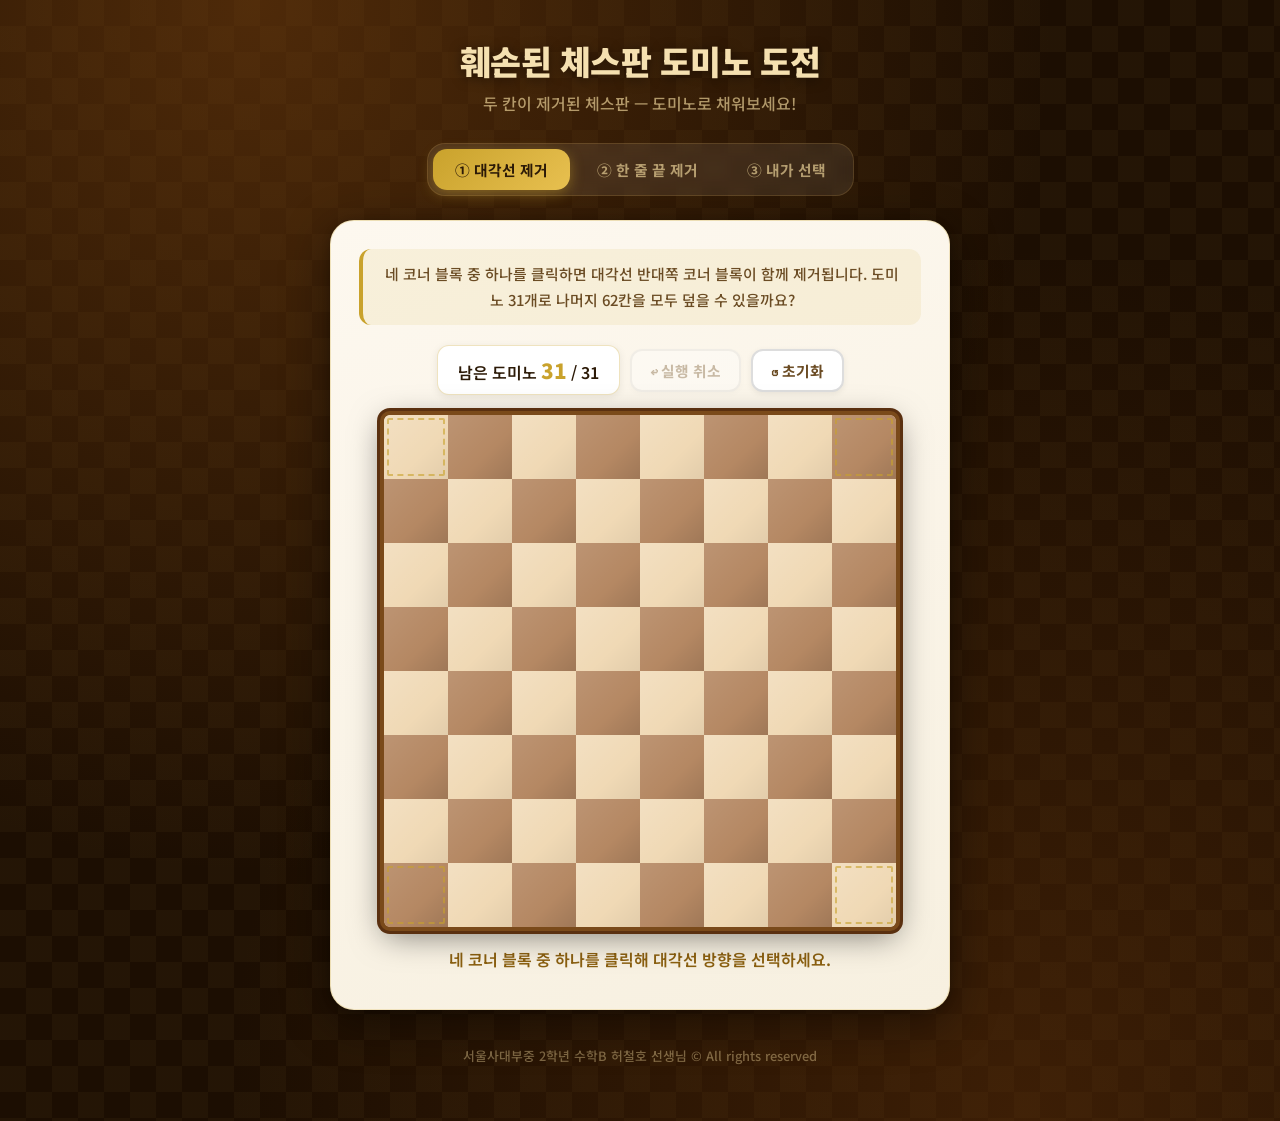
==== commit 22146adc: "fix: 귀퉁이 → 코너 블록으로 변경" ====
--- a/domino-challenge.html
+++ b/domino-challenge.html
@@ -747,7 +747,7 @@
 
 // ── Mode management ───────────────────────────────────────────────────────
 const MODE_DESCS = {
-  1: '네 귀퉁이 중 하나를 클릭하면 대각선 반대쪽 귀퉁이가 함께 제거됩니다.\n도미노 31개로 나머지 62칸을 모두 덮을 수 있을까요?',
+  1: '네 코너 블록 중 하나를 클릭하면 대각선 반대쪽 코너 블록이 함께 제거됩니다.\n도미노 31개로 나머지 62칸을 모두 덮을 수 있을까요?',
   2: '가장자리 칸을 하나 클릭하면 같은 행/열 반대쪽 끝 칸이 함께 제거됩니다.\n62칸을 도미노로 모두 덮을 수 있을까요?',
   3: '제거할 두 칸을 직접 골라보세요.\n어떤 두 칸을 선택하느냐에 따라 결과가 달라질 수 있습니다!'
 };
@@ -771,7 +771,7 @@
     removedCells = new Set();
     phase = 'setup'; setupData = null;
     redraw();
-    setStatus('네 귀퉁이 중 하나를 클릭해 대각선 방향을 선택하세요.', 'info');
+    setStatus('네 코너 블록 중 하나를 클릭해 대각선 방향을 선택하세요.', 'info');
   } else if (gameMode === 2) {
     removedCells = new Set();
     phase = 'setup'; setupData = null;
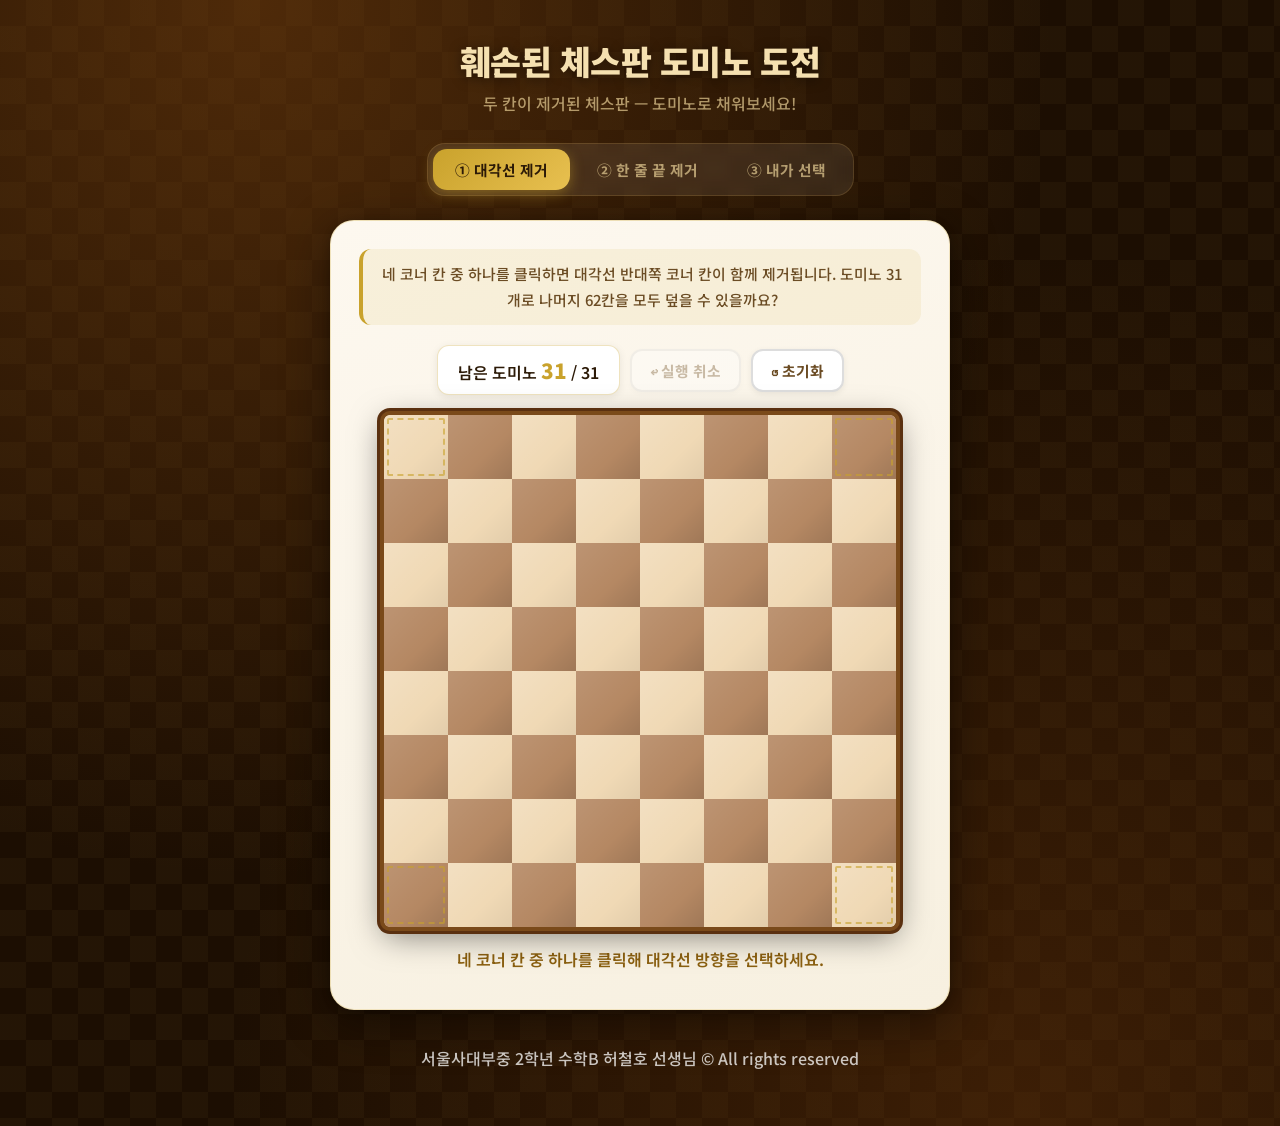
==== commit 979822db: "feat: 도미노 도전 4개 페이지 교육학적 전면 리팩토링 - 폴더 구조: 도미노 활동 4개를 1-domino-challenge/ 서브폴더로 이동 - 루트 리다이렉트 스텁 4개 추" ====
--- a/domino-challenge.html
+++ b/domino-challenge.html
@@ -2,811 +2,14 @@
 <html lang="ko">
 <head>
   <meta charset="UTF-8">
-  <meta name="viewport" content="width=device-width, initial-scale=1.0">
-  <title>훼손된 체스판 도미노 도전</title>
-  <link href="https://fonts.googleapis.com/css2?family=Noto+Sans+KR:wght@400;500;600;700;900&display=swap" rel="stylesheet">
-  <style>
-    *, *::before, *::after { box-sizing: border-box; margin: 0; padding: 0; }
-
-    /* ── Body & background ── */
-    body {
-      min-height: 100vh;
-      font-family: 'Noto Sans KR', sans-serif;
-      color: #2c1a07;
-      display: flex; flex-direction: column; align-items: center;
-      padding: 36px 16px 56px;
-      user-select: none;
-      background-color: #1c0e02;
-      background-image:
-        radial-gradient(ellipse at 20% 0%, rgba(120,65,15,0.55) 0%, transparent 55%),
-        radial-gradient(ellipse at 80% 100%, rgba(100,50,10,0.45) 0%, transparent 55%),
-        repeating-conic-gradient(rgba(255,200,100,0.035) 0% 25%, transparent 0% 50%);
-      background-size: auto, auto, 52px 52px;
-    }
-
-    /* ── Header ── */
-    .app-header { text-align: center; margin-bottom: 28px; }
-    .app-title {
-      font-size: 2.1rem; font-weight: 900;
-      color: #f5e0b0; letter-spacing: -0.5px; margin-bottom: 6px;
-      text-shadow: 0 2px 12px rgba(0,0,0,0.5);
-    }
-    .app-sub { font-size: 1rem; color: rgba(245,220,160,0.65); font-weight: 500; }
-
-    /* ── Mode tabs ── */
-    .mode-tabs {
-      display: flex; gap: 5px;
-      background: rgba(255,255,255,0.08);
-      backdrop-filter: blur(8px);
-      padding: 5px; border-radius: 18px;
-      border: 1px solid rgba(255,200,100,0.15);
-      margin-bottom: 24px;
-    }
-    .mode-tab {
-      padding: 10px 22px; border-radius: 14px; border: none;
-      cursor: pointer; font-family: 'Noto Sans KR', sans-serif;
-      font-size: 0.92rem; font-weight: 700;
-      color: rgba(245,220,160,0.65);
-      background: transparent; transition: all 0.2s; white-space: nowrap;
-    }
-    .mode-tab.active {
-      background: linear-gradient(135deg, #c9a22c, #e8c050);
-      color: #2c1a07;
-      box-shadow: 0 4px 14px rgba(201,162,44,0.45);
-    }
-    .mode-tab:hover:not(.active) { background: rgba(255,200,100,0.12); color: #f5e0b0; }
-
-    /* ── Game card ── */
-    .game-card {
-      background: linear-gradient(160deg, #fdf8ef 0%, #f7f0e0 100%);
-      border-radius: 24px;
-      box-shadow: 0 12px 48px rgba(0,0,0,0.45), 0 2px 8px rgba(0,0,0,0.2);
-      border: 1px solid rgba(201,162,44,0.25);
-      padding: 28px 28px 32px;
-      display: flex; flex-direction: column; align-items: center; gap: 20px;
-      width: 100%; max-width: 620px;
-    }
-
-    /* ── Mode description ── */
-    .mode-desc {
-      font-size: 0.93rem; color: #6b4c24; font-weight: 500;
-      text-align: center; line-height: 1.75;
-      background: rgba(201,162,44,0.1); border-radius: 12px;
-      padding: 12px 18px; width: 100%;
-      border-left: 4px solid #c9a22c;
-    }
-
-    /* ── Controls ── */
-    .controls {
-      display: flex; align-items: center; gap: 10px;
-      flex-wrap: wrap; justify-content: center;
-    }
-    .counter-badge {
-      background: white; border-radius: 12px;
-      padding: 9px 20px; font-size: 1rem; font-weight: 600; color: #2c1a07;
-      box-shadow: 0 2px 8px rgba(0,0,0,0.08);
-      border: 1.5px solid rgba(201,162,44,0.3);
-    }
-    .counter-badge span { color: #c9a22c; font-size: 1.3rem; font-weight: 900; }
-
-    .btn {
-      background: white; border: 2px solid #ddd; border-radius: 12px;
-      padding: 9px 18px; font-family: 'Noto Sans KR', sans-serif;
-      font-size: 0.92rem; font-weight: 700; color: #6b4c24;
-      cursor: pointer; transition: all 0.15s;
-      box-shadow: 0 2px 6px rgba(0,0,0,0.07);
-    }
-    .btn:hover:not(:disabled) { border-color: #c9a22c; color: #9a6f10; background: #fdf6e0; }
-    .btn:disabled { opacity: 0.35; cursor: default; }
-    .btn.primary {
-      background: linear-gradient(135deg, #c9a22c, #e0b830);
-      border-color: #c9a22c; color: #2c1a07;
-      box-shadow: 0 4px 14px rgba(201,162,44,0.4);
-    }
-    .btn.primary:hover:not(:disabled) { background: linear-gradient(135deg, #b8921c, #d0a820); }
-
-    /* ── Setup info (mode 3) ── */
-    .setup-info {
-      width: 100%; background: rgba(201,162,44,0.08);
-      border-radius: 14px; padding: 14px 18px;
-      border: 1.5px solid rgba(201,162,44,0.25);
-      display: none;
-    }
-    .setup-info h3 { font-size: 0.95rem; font-weight: 700; color: #8b6010; margin-bottom: 10px; }
-    .sel-info { display: flex; gap: 10px; align-items: center; flex-wrap: wrap; }
-    .cell-chip {
-      display: flex; align-items: center; gap: 6px;
-      padding: 6px 12px; border-radius: 20px;
-      font-size: 0.85rem; font-weight: 600;
-      border: 2px solid #e5d4b0; background: white;
-      color: #4a3010;
-    }
-    .color-dot {
-      width: 13px; height: 13px; border-radius: 50%;
-      border: 1.5px solid #c8b090; flex-shrink: 0;
-    }
-    .color-dot.l { background: #f0d9b5; }
-    .color-dot.d { background: #b58863; }
-    .same-badge { font-weight: 700; color: #dc2626; font-size: 0.9rem; }
-    .diff-badge { font-weight: 700; color: #16a34a; font-size: 0.9rem; }
-
-    /* ── Board ── */
-    .board-wrap { position: relative; }
-    .board {
-      display: grid;
-      grid-template-columns: repeat(8, 64px);
-      grid-template-rows: repeat(8, 64px);
-      border-radius: 6px; overflow: hidden;
-      box-shadow:
-        0 0 0 4px #7a4a1a,
-        0 0 0 7px #5a3010,
-        0 8px 32px rgba(0,0,0,0.5);
-      cursor: crosshair;
-    }
-
-    /* ── Squares ── */
-    .sq { width: 64px; height: 64px; position: relative; }
-
-    .sq.light {
-      background:
-        linear-gradient(135deg, rgba(255,255,255,0.18) 0%, transparent 60%, rgba(0,0,0,0.06) 100%),
-        #f0d9b5;
-    }
-    .sq.dark {
-      background:
-        linear-gradient(135deg, rgba(255,255,255,0.1) 0%, transparent 60%, rgba(0,0,0,0.12) 100%),
-        #b58863;
-    }
-
-    .sq.gone {
-      cursor: default;
-      display: flex; align-items: center; justify-content: center;
-      font-size: 26px; font-weight: 900;
-      color: rgba(140, 30, 30, 0.8);
-    }
-    .sq.sel::after {
-      content: ''; position: absolute; inset: 3px;
-      border: 3px solid #16a34a; border-radius: 3px; pointer-events: none;
-    }
-    .sq.setup-hi {
-      outline: 3px solid rgba(201,162,44,0.85);
-      outline-offset: -3px;
-      background:
-        linear-gradient(135deg, rgba(255,255,255,0.18) 0%, transparent 60%, rgba(0,0,0,0.06) 100%),
-        #d4c48a !important;
-    }
-    .sq.dark.setup-hi {
-      background:
-        linear-gradient(135deg, rgba(255,255,255,0.1) 0%, transparent 60%, rgba(0,0,0,0.12) 100%),
-        #c8a050 !important;
-    }
-    .sq.setup-sel {
-      cursor: default;
-      display: flex; align-items: center; justify-content: center;
-      font-size: 26px; font-weight: 900;
-      color: rgba(140, 30, 30, 0.8);
-    }
-    .sq.setup-sel::before { content: '✕'; }
-    .sq.setup-sel::after { display: none !important; }
-    /* Edge-hint: dashed gold outline for clickable edge cells in mode 2 */
-    .sq.edge-hint, .sq.corner-hint { cursor: pointer !important; }
-    .sq.edge-hint::after, .sq.corner-hint::after {
-      content: ''; position: absolute; inset: 3px;
-      border: 2px dashed rgba(201,162,44,0.6);
-      border-radius: 2px; pointer-events: none;
-      animation: edgePulse 2s ease-in-out infinite;
-    }
-    .sq.setup-sel.edge-hint::after, .sq.setup-hi.edge-hint::after,
-    .sq.setup-sel.corner-hint::after, .sq.setup-hi.corner-hint::after { display: none; }
-    @keyframes edgePulse {
-      0%, 100% { opacity: 0.4; }
-      50% { opacity: 1; }
-    }
-
-    /* ── Overlay ── */
-    .overlay { position: absolute; inset: 0; pointer-events: none; }
-
-    /* ── Domino ── */
-    .domino {
-      position: absolute; border-radius: 7px; overflow: hidden;
-      pointer-events: all; cursor: pointer; display: flex;
-      z-index: 10; border: 2.5px solid #1a0f02;
-      box-shadow: 0 3px 10px rgba(0,0,0,0.35);
-      transition: box-shadow 0.12s, transform 0.1s;
-    }
-    .domino:hover {
-      box-shadow: 0 7px 24px rgba(0,0,0,0.45);
-      transform: translateY(-2px);
-      z-index: 50 !important;
-    }
-    .domino.v-dom { flex-direction: column; }
-    .half { flex: 1; display: flex; align-items: center; justify-content: center; }
-    .half.wh { background: #f5f5f0; }
-    .half.bk { background: #1a1a1a; }
-    .domino.h-dom .half:first-child { border-right: 2px solid #1a0f02; }
-    .domino.v-dom .half:first-child { border-bottom: 2px solid #1a0f02; }
-
-    /* ── Action buttons ── */
-    .d-acts {
-      position: absolute; inset: 0; opacity: 0;
-      transition: opacity 0.18s; pointer-events: none;
-    }
-    .domino:hover .d-acts { opacity: 1; pointer-events: all; }
-
-    .d-btn {
-      position: absolute; width: 30px; height: 30px;
-      border-radius: 50%; border: none;
-      display: flex; align-items: center; justify-content: center;
-      font-size: 15px; cursor: pointer;
-      transition: transform 0.15s, box-shadow 0.15s;
-      z-index: 60; line-height: 1;
-    }
-    .d-btn:hover { transform: scale(1.3) !important; }
-
-    /* 뒤집기 — 가운데, 파스텔 민트 */
-    .flip-btn {
-      top: 50%; left: 50%; transform: translate(-50%, -50%);
-      background: #d4f5e9; color: #1a6b4a;
-      box-shadow: 0 3px 10px rgba(0,0,0,0.25);
-    }
-    .flip-btn:hover { transform: translate(-50%, -50%) scale(1.3) !important; }
-
-    /* 회전 — 우상단(세로) / 좌상단(가로), 파스텔 스카이 */
-    .rot-btn {
-      top: 3px; right: 3px;
-      background: #dbeafe; color: #1e40af;
-      box-shadow: 0 3px 10px rgba(0,0,0,0.25);
-    }
-    /* 가로 도미노: 회전을 좌상단으로 → 삭제(우하단)와 대각선 분산 */
-    .domino.h-dom .rot-btn { right: auto; left: 3px; }
-
-    /* 삭제 — 우하단, 파스텔 코랄 */
-    .del-btn {
-      bottom: 3px; right: 3px;
-      background: #fee2e2; color: #b91c1c;
-      font-size: 13px;
-      box-shadow: 0 3px 10px rgba(0,0,0,0.25);
-    }
-
-    /* ── Ghost ── */
-    .ghost {
-      position: absolute; border-radius: 7px; pointer-events: none; z-index: 5;
-      border: 2.5px dashed #16a34a; background: rgba(22,163,74,0.15);
-    }
-    .ghost.bad { border-color: #dc2626; background: rgba(220,38,38,0.15); }
-
-    /* ── Status ── */
-    .status {
-      font-size: 1rem; font-weight: 600; min-height: 30px;
-      text-align: center; color: #a07840;
-    }
-    .status.ok   { color: #16a34a; }
-    .status.win  { color: #c9a22c; font-size: 1.15rem; }
-    .status.err  { color: #dc2626; }
-    .status.info { color: #8b6010; }
-
-    /* ── Footer ── */
-    footer {
-      margin-top: 36px; font-size: 0.8rem;
-      color: rgba(245,220,160,0.4); text-align: center; font-weight: 500;
-    }
-  </style>
+  <title>이동되었습니다 · AI-Labs</title>
+  <meta http-equiv="refresh" content="0; url=1-domino-challenge/domino-challenge.html">
+  <link rel="canonical" href="1-domino-challenge/domino-challenge.html">
+  <script>location.replace("1-domino-challenge/domino-challenge.html");</script>
+  <style>body{font-family:-apple-system,sans-serif;padding:40px;text-align:center;color:#333}a{color:#2563eb}</style>
 </head>
 <body>
-
-<header class="app-header">
-  <h1 class="app-title">훼손된 체스판 도미노 도전</h1>
-  <p class="app-sub">두 칸이 제거된 체스판 — 도미노로 채워보세요!</p>
-</header>
-
-<div class="mode-tabs">
-  <button class="mode-tab active" data-mode="1">① 대각선 제거</button>
-  <button class="mode-tab" data-mode="2">② 한 줄 끝 제거</button>
-  <button class="mode-tab" data-mode="3">③ 내가 선택</button>
-</div>
-
-<div class="game-card">
-  <p class="mode-desc" id="modeDesc"></p>
-
-  <!-- Mode 3 setup info -->
-  <div class="setup-info" id="setupInfo">
-    <h3>선택한 칸</h3>
-    <div id="setupContent"></div>
-  </div>
-
-  <!-- Controls -->
-  <div class="controls" id="controls">
-    <div class="counter-badge">남은 도미노 <span id="ctr">31</span> / 31</div>
-    <button class="btn primary" id="startBtn" style="display:none">게임 시작 →</button>
-    <button class="btn" id="undoBtn" disabled>↩ 실행 취소</button>
-    <button class="btn" id="resetBtn">↺ 초기화</button>
-  </div>
-
-  <!-- Board -->
-  <div class="board-wrap">
-    <div class="board" id="board"></div>
-    <div class="overlay" id="overlay"></div>
-  </div>
-
-  <div class="status" id="status"></div>
-</div>
-
-<footer>서울사대부중 2학년 수학B 허철호 선생님 &copy; All rights reserved</footer>
-
-<script>
-// ── Constants ──────────────────────────────────────────────────────────────
-const N = 8, SZ = 64;
-const k = (r, c) => `${r},${c}`;
-
-// ── State ─────────────────────────────────────────────────────────────────
-let removedCells = new Set(['0,0', '7,7']);
-let occ = emptyOcc();
-let doms = {};
-let nextId = 1;
-let hist = [];
-
-// ── UI state ──────────────────────────────────────────────────────────────
-let gameMode = 1;
-let phase = 'playing';
-let setupData = null;   // mode2: {r,c} clicked | mode3: [{r,c},...]
-
-let sel = null;
-let drag = null;
-let ghost = null;
-
-// ── DOM ───────────────────────────────────────────────────────────────────
-const boardEl      = document.getElementById('board');
-const overlayEl    = document.getElementById('overlay');
-const ctrEl        = document.getElementById('ctr');
-const statusEl     = document.getElementById('status');
-const undoBtn      = document.getElementById('undoBtn');
-const resetBtn     = document.getElementById('resetBtn');
-const startBtn     = document.getElementById('startBtn');
-const setupInfo    = document.getElementById('setupInfo');
-const setupContent = document.getElementById('setupContent');
-const modeDescEl   = document.getElementById('modeDesc');
-
-// ── Helpers ───────────────────────────────────────────────────────────────
-function emptyOcc() { return Array.from({length: N}, () => Array(N).fill(null)); }
-function inBounds(r, c) { return r >= 0 && r < N && c >= 0 && c < N; }
-function canPlace(r1, c1, r2, c2) {
-  return inBounds(r1,c1) && inBounds(r2,c2)
-    && !removedCells.has(k(r1,c1)) && !removedCells.has(k(r2,c2))
-    && occ[r1][c1] === null && occ[r2][c2] === null
-    && Math.abs(r1-r2) + Math.abs(c1-c2) === 1;
-}
-function sqEl(r, c) { return boardEl.children[r * N + c]; }
-function isLight(r, c) { return (r + c) % 2 === 0; }
-function colLabel(c) { return 'ABCDEFGH'[c]; }
-function cellName(r, c) { return `${colLabel(c)}${8 - r}`; }
-
-function isCorner(r, c) { return (r===0||r===7) && (c===0||c===7); }
-function isEdgeCell(r, c) { return r===0||r===7||c===0||c===7; }
-
-// For mode 2: useCol=true → 같은 열 위아래, useCol=false → 같은 행 좌우
-function getOppositeForSetup2(r, c, useCol) {
-  return useCol ? [r===0?7:0, c] : [r, c===0?7:0];
-}
-// Default direction for an edge cell (non-corner: unambiguous; corner: col default)
-function defaultUseCol(r, c) { return r===0||r===7; }
-
-// ── History ───────────────────────────────────────────────────────────────
-function snap() {
-  hist.push({ occ: occ.map(row => [...row]), doms: JSON.parse(JSON.stringify(doms)), nextId });
-  if (hist.length > 120) hist.shift();
-}
-function undo() {
-  if (!hist.length) return;
-  const s = hist.pop();
-  occ = s.occ; doms = s.doms; nextId = s.nextId;
-  redraw(); setStatus('실행 취소되었습니다.');
-}
-
-// ── Domino logic ──────────────────────────────────────────────────────────
-function place(r1, c1, r2, c2) {
-  if (!canPlace(r1,c1,r2,c2)) return false;
-  snap();
-  const id = nextId++;
-  doms[id] = { id, r1, c1, r2, c2, flipped: false };
-  occ[r1][c1] = occ[r2][c2] = id;
-  redraw(); return true;
-}
-function removeDom(id) {
-  const d = doms[id]; if (!d) return;
-  snap();
-  occ[d.r1][d.c1] = occ[d.r2][d.c2] = null;
-  delete doms[id];
-  redraw(); setStatus('도미노를 제거했습니다.');
-}
-function flipDom(id) { snap(); doms[id].flipped ^= true; redraw(); }
-
-function rotOptions(d) {
-  const isH = d.r1 === d.r2;
-  const anchors = [[d.r1, d.c1], [d.r2, d.c2]];
-  const dirs = isH ? [[-1,0],[1,0]] : [[0,-1],[0,1]];
-  const opts = [];
-  for (const [ar, ac] of anchors) for (const [dr, dc] of dirs) {
-    const nr = ar+dr, nc = ac+dc;
-    if (!inBounds(nr,nc) || removedCells.has(k(nr,nc))) continue;
-    const v = occ[nr][nc];
-    if (v !== null && v !== d.id) continue;
-    opts.push([ar, ac, nr, nc]);
-  }
-  return opts.filter(([a,b,c2,d2]) =>
-    !((a===d.r1&&b===d.c1&&c2===d.r2&&d2===d.c2)||(a===d.r2&&b===d.c2&&c2===d.r1&&d2===d.c1))
-  );
-}
-function rotateDom(id) {
-  const d = doms[id]; const opts = rotOptions(d); if (!opts.length) return;
-  snap();
-  occ[d.r1][d.c1] = occ[d.r2][d.c2] = null;
-  [d.r1, d.c1, d.r2, d.c2] = opts[0];
-  occ[d.r1][d.c1] = occ[d.r2][d.c2] = id;
-  redraw();
-}
-
-// ── Ghost ─────────────────────────────────────────────────────────────────
-function showGhost(r1, c1, r2, c2) {
-  clearGhost();
-  const valid = canPlace(r1,c1,r2,c2);
-  const isH = r1 === r2;
-  const minR = Math.min(r1,r2), minC = Math.min(c1,c2);
-  ghost = document.createElement('div');
-  ghost.className = 'ghost' + (valid ? '' : ' bad');
-  ghost.style.cssText = `left:${minC*SZ+2}px;top:${minR*SZ+2}px;`
-    + `width:${isH?SZ*2-4:SZ-4}px;height:${isH?SZ-4:SZ*2-4}px;`;
-  overlayEl.appendChild(ghost);
-}
-function clearGhost() { if (ghost) { ghost.remove(); ghost = null; } }
-
-// ── Rendering ─────────────────────────────────────────────────────────────
-function mkBtn(text, cls, title, handler) {
-  const b = document.createElement('button');
-  b.className = cls; b.title = title; b.textContent = text;
-  b.addEventListener('mousedown', e => e.stopPropagation());
-  b.addEventListener('click', handler);
-  return b;
-}
-function makeDomEl(d) {
-  const isH = d.r1 === d.r2;
-  const minR = Math.min(d.r1,d.r2), minC = Math.min(d.c1,d.c2);
-  const el = document.createElement('div');
-  el.id = `d${d.id}`;
-  el.className = `domino ${isH ? 'h-dom' : 'v-dom'}`;
-  el.style.cssText = `left:${minC*SZ+2}px;top:${minR*SZ+2}px;`
-    + `width:${isH?SZ*2-4:SZ-4}px;height:${isH?SZ-4:SZ*2-4}px;z-index:${10+d.id};`;
-  const h1 = document.createElement('div');
-  const h2 = document.createElement('div');
-  h1.className = 'half ' + (d.flipped ? 'bk' : 'wh');
-  h2.className = 'half ' + (d.flipped ? 'wh' : 'bk');
-  el.append(h1, h2);
-  const acts = document.createElement('div'); acts.className = 'd-acts';
-  acts.appendChild(mkBtn('⇆', 'd-btn flip-btn', '뒤집기', e => { e.stopPropagation(); flipDom(d.id); }));
-  if (rotOptions(d).length > 0)
-    acts.appendChild(mkBtn('↻', 'd-btn rot-btn', '90° 회전', e => { e.stopPropagation(); rotateDom(d.id); }));
-  acts.appendChild(mkBtn('✕', 'd-btn del-btn', '제거', e => { e.stopPropagation(); removeDom(d.id); }));
-  el.appendChild(acts);
-  return el;
-}
-
-function redraw() {
-  overlayEl.innerHTML = '';
-  if (phase === 'playing') Object.values(doms).forEach(d => overlayEl.appendChild(makeDomEl(d)));
-
-  for (let r = 0; r < N; r++) for (let c = 0; c < N; c++) {
-    const sq = sqEl(r, c);
-    if (removedCells.has(k(r,c))) {
-      sq.classList.add('gone'); sq.textContent = '✕';
-    } else {
-      sq.classList.remove('gone'); sq.textContent = '';
-    }
-    // Setup hints
-    sq.classList.remove('edge-hint', 'corner-hint');
-    if (phase === 'setup' && !removedCells.has(k(r,c))) {
-      if (gameMode === 2) sq.classList.toggle('edge-hint', isEdgeCell(r,c));
-      if (gameMode === 1) sq.classList.toggle('corner-hint', isCorner(r,c));
-    }
-  }
-
-  const placed = Object.keys(doms).length;
-  ctrEl.textContent = 31 - placed;
-  undoBtn.disabled = hist.length === 0;
-
-  if (phase === 'playing') {
-    if (placed === 31) setStatus('축하드립니다! 31개를 모두 놓았습니다.<br><span style="color:#f59e0b;font-weight:700;">당신이 선택한 블록의 종류와 성공여부에는 어떤 관계가 있나요?</span>', 'win');
-    else if (placed > 0) setStatus(`${placed}개 배치됨 — 남은 도미노: ${31 - placed}개`, 'ok');
-    else setStatus('빈 칸을 클릭하거나 드래그해서 도미노를 놓아보세요.');
-  }
-}
-
-// ── Board init ────────────────────────────────────────────────────────────
-function buildBoard() {
-  boardEl.innerHTML = '';
-  for (let r = 0; r < N; r++) for (let c = 0; c < N; c++) {
-    const sq = document.createElement('div');
-    sq.className = 'sq ' + ((r+c)%2===0 ? 'light' : 'dark');
-    sq.dataset.r = r; sq.dataset.c = c;
-    boardEl.appendChild(sq);
-  }
-}
-
-// ── Click mode (playing) ──────────────────────────────────────────────────
-function handleCellClick(r, c) {
-  if (phase !== 'playing') return;
-  if (!inBounds(r,c) || removedCells.has(k(r,c)) || occ[r][c] !== null) {
-    if (sel) { sqEl(sel.r, sel.c).classList.remove('sel'); sel = null; clearGhost(); }
-    return;
-  }
-  if (!sel) {
-    sel = {r, c}; sqEl(r, c).classList.add('sel');
-    setStatus('인접한 다른 칸을 클릭하세요.', 'info');
-  } else {
-    const {r: r1, c: c1} = sel;
-    sqEl(r1, c1).classList.remove('sel'); sel = null; clearGhost();
-    if (r === r1 && c === c1) { setStatus('선택 취소.'); return; }
-    if (!place(r1, c1, r, c)) setStatus('인접한 빈 칸에만 놓을 수 있습니다.', 'err');
-  }
-}
-
-// ── Mode 1: diagonal corner setup ────────────────────────────────────────
-function applySetup1Sel(r, c) {
-  for (let rr = 0; rr < N; rr++) for (let cc = 0; cc < N; cc++)
-    sqEl(rr, cc).classList.remove('setup-sel', 'setup-hi');
-  const or = r===0?7:0, oc = c===0?7:0;
-  sqEl(r,c).classList.add('setup-sel');
-  sqEl(or,oc).classList.add('setup-sel');
-  setupData = {r, c};
-  startBtn.style.display = 'inline-flex';
-  const dir = (r===0&&c===0)||(r===7&&c===7) ? '↘ (\\방향)' : '↙ (/방향)';
-  setStatus(`${dir} 대각선 선택 — 게임 시작을 누르세요`, 'info');
-}
-function handleSetup1Click(r, c) {
-  if (!isCorner(r,c)) return;
-  applySetup1Sel(r, c);
-}
-function handleSetup1Hover(r, c) {
-  for (let rr = 0; rr < N; rr++) for (let cc = 0; cc < N; cc++)
-    sqEl(rr,cc).classList.remove('setup-hi');
-  if (!isCorner(r,c)) return;
-  const or = r===0?7:0, oc = c===0?7:0;
-  if (!sqEl(r,c).classList.contains('setup-sel')) sqEl(r,c).classList.add('setup-hi');
-  if (!sqEl(or,oc).classList.contains('setup-sel')) sqEl(or,oc).classList.add('setup-hi');
-}
-
-// ── Mode 2: edge cell setup ───────────────────────────────────────────────
-function applySetup2Sel(r, c, useCol) {
-  for (let rr = 0; rr < N; rr++) for (let cc = 0; cc < N; cc++)
-    sqEl(rr, cc).classList.remove('setup-sel', 'setup-hi');
-  const [or, oc] = getOppositeForSetup2(r, c, useCol);
-  sqEl(r, c).classList.add('setup-sel');
-  sqEl(or, oc).classList.add('setup-sel');
-  setupData = {r, c, useCol};
-  startBtn.style.display = 'inline-flex';
-  const dir = useCol ? '세로줄' : '가로줄';
-  const hint = isCorner(r,c) ? ' (다시 클릭하면 방향 전환)' : '';
-  setStatus(`${cellName(r,c)} + ${cellName(or,oc)} ${dir} 선택${hint} — 게임 시작을 누르세요`, 'info');
-}
-function handleSetup2Click(r, c) {
-  if (!isEdgeCell(r,c)) return;
-  // Corner: re-clicking same cell toggles direction
-  if (isCorner(r,c) && setupData && setupData.r===r && setupData.c===c) {
-    applySetup2Sel(r, c, !setupData.useCol);
-  } else {
-    applySetup2Sel(r, c, defaultUseCol(r,c));
-  }
-}
-function handleSetup2Hover(r, c) {
-  for (let rr = 0; rr < N; rr++) for (let cc = 0; cc < N; cc++)
-    sqEl(rr, cc).classList.remove('setup-hi');
-  if (!isEdgeCell(r,c)) return;
-  const useCol = defaultUseCol(r,c);
-  const [or, oc] = getOppositeForSetup2(r, c, useCol);
-  if (!sqEl(r,c).classList.contains('setup-sel')) sqEl(r,c).classList.add('setup-hi');
-  if (!sqEl(or,oc).classList.contains('setup-sel')) sqEl(or,oc).classList.add('setup-hi');
-}
-
-// ── Mode 3: custom cell setup ─────────────────────────────────────────────
-function handleSetup3Click(r, c) {
-  if (removedCells.has(k(r,c))) return;
-  const idx = setupData.findIndex(s => s.r === r && s.c === c);
-  if (idx !== -1) {
-    setupData.splice(idx, 1);
-    sqEl(r, c).classList.remove('setup-sel');
-  } else {
-    if (setupData.length >= 2) return;
-    setupData.push({r, c});
-    sqEl(r, c).classList.add('setup-sel');
-  }
-  updateSetup3UI();
-}
-function updateSetup3UI() {
-  const n = setupData.length;
-  if (n === 0) {
-    setupInfo.style.display = 'none';
-    startBtn.style.display = 'none';
-    setStatus('제거할 첫 번째 칸을 클릭하세요.', 'info');
-    return;
-  }
-  setupInfo.style.display = 'block';
-  let html = '<div class="sel-info">';
-  setupData.forEach(s => {
-    const light = isLight(s.r, s.c);
-    html += `<div class="cell-chip">${cellName(s.r,s.c)}</div>`;
-  });
-  if (n === 2) {
-    html += `<span style="font-size:0.85rem;color:#a07840;font-weight:600">→ 게임 시작을 눌러보세요</span>`;
-  }
-  html += '</div>';
-  setupContent.innerHTML = html;
-  if (n === 1) {
-    startBtn.style.display = 'none';
-    setStatus('제거할 두 번째 칸을 클릭하세요.', 'info');
-  } else {
-    startBtn.style.display = 'inline-flex';
-    const same = isLight(setupData[0].r, setupData[0].c) === isLight(setupData[1].r, setupData[1].c);
-    setStatus('두 칸 선택 완료 — 게임 시작을 눌러 도미노를 놓아보세요!', 'info');
-  }
-}
-
-// ── Start game ────────────────────────────────────────────────────────────
-function startGame() {
-  if (gameMode === 1 && setupData) {
-    const or = setupData.r===0?7:0, oc = setupData.c===0?7:0;
-    removedCells = new Set([k(setupData.r, setupData.c), k(or, oc)]);
-  } else if (gameMode === 2 && setupData) {
-    const [or, oc] = getOppositeForSetup2(setupData.r, setupData.c, setupData.useCol);
-    removedCells = new Set([k(setupData.r, setupData.c), k(or, oc)]);
-  } else if (gameMode === 3) {
-    removedCells = new Set(setupData.map(s => k(s.r, s.c)));
-  }
-  phase = 'playing';
-  startBtn.style.display = 'none';
-  setupInfo.style.display = 'none';
-  undoBtn.disabled = true;
-  for (let r = 0; r < N; r++) for (let c = 0; c < N; c++)
-    sqEl(r, c).classList.remove('setup-hi', 'setup-sel', 'edge-hint', 'corner-hint');
-  redraw();
-  setStatus('도미노를 놓아보세요!');
-}
-
-// ── Drag & mouse events ───────────────────────────────────────────────────
-boardEl.addEventListener('mousedown', e => {
-  if (e.button !== 0) return;
-  const sq = e.target.closest('.sq');
-  if (!sq || sq.classList.contains('gone')) return;
-  const r = +sq.dataset.r, c = +sq.dataset.c;
-
-  if (phase === 'setup' && gameMode === 1) { handleSetup1Click(r, c); return; }
-  if (phase === 'setup' && gameMode === 2) { handleSetup2Click(r, c); return; }
-  if (phase === 'setup' && gameMode === 3) { handleSetup3Click(r, c); return; }
-  if (phase !== 'playing') return;
-  if (occ[r][c] !== null) return;
-  drag = {r, c, sx: e.clientX, sy: e.clientY, moved: false};
-  e.preventDefault();
-});
-
-boardEl.addEventListener('mousemove', e => {
-  if (phase !== 'setup') return;
-  const sq = e.target.closest('.sq');
-  const clearHi = () => { for (let r=0;r<N;r++) for (let c=0;c<N;c++) sqEl(r,c).classList.remove('setup-hi'); };
-  if (!sq || sq.classList.contains('gone')) { clearHi(); return; }
-  const r = +sq.dataset.r, c = +sq.dataset.c;
-  if (gameMode === 1) handleSetup1Hover(r, c);
-  else if (gameMode === 2) handleSetup2Hover(r, c);
-});
-boardEl.addEventListener('mouseleave', () => {
-  if (phase === 'setup')
-    for (let r = 0; r < N; r++) for (let c = 0; c < N; c++) sqEl(r,c).classList.remove('setup-hi');
-});
-
-document.addEventListener('mousemove', e => {
-  if (!drag) {
-    if (sel && phase === 'playing') {
-      const sq = document.elementFromPoint(e.clientX, e.clientY)?.closest('.sq');
-      if (sq && !sq.classList.contains('gone')) {
-        const r = +sq.dataset.r, c = +sq.dataset.c;
-        if (!(r === sel.r && c === sel.c)) { showGhost(sel.r, sel.c, r, c); return; }
-      }
-      clearGhost();
-    }
-    return;
-  }
-  const dx = e.clientX - drag.sx, dy = e.clientY - drag.sy;
-  if (!drag.moved && Math.abs(dx) + Math.abs(dy) > 6) {
-    drag.moved = true;
-    if (sel) { sqEl(sel.r, sel.c).classList.remove('sel'); sel = null; }
-  }
-  if (!drag.moved) return;
-  const sq = document.elementFromPoint(e.clientX, e.clientY)?.closest('.sq');
-  if (!sq || sq.classList.contains('gone')) { clearGhost(); return; }
-  const r = +sq.dataset.r, c = +sq.dataset.c;
-  if (r === drag.r && c === drag.c) { clearGhost(); return; }
-  showGhost(drag.r, drag.c, r, c);
-});
-
-document.addEventListener('mouseup', e => {
-  if (!drag) return;
-  clearGhost();
-  const sq = document.elementFromPoint(e.clientX, e.clientY)?.closest('.sq');
-  if (!drag.moved) { handleCellClick(drag.r, drag.c); }
-  else if (sq && !sq.classList.contains('gone')) {
-    const r = +sq.dataset.r, c = +sq.dataset.c;
-    if (!(r === drag.r && c === drag.c))
-      if (!place(drag.r, drag.c, r, c)) setStatus('인접한 빈 칸에만 놓을 수 있습니다.', 'err');
-  }
-  drag = null;
-});
-
-document.addEventListener('click', e => {
-  if (!sel) return;
-  if (!e.target.closest('.board-wrap')) {
-    sqEl(sel.r, sel.c).classList.remove('sel'); sel = null; clearGhost();
-    setStatus('선택 취소.');
-  }
-});
-
-// ── Mode management ───────────────────────────────────────────────────────
-const MODE_DESCS = {
-  1: '네 코너 블록 중 하나를 클릭하면 대각선 반대쪽 코너 블록이 함께 제거됩니다.\n도미노 31개로 나머지 62칸을 모두 덮을 수 있을까요?',
-  2: '가장자리 칸을 하나 클릭하면 같은 행/열 반대쪽 끝 칸이 함께 제거됩니다.\n62칸을 도미노로 모두 덮을 수 있을까요?',
-  3: '제거할 두 칸을 직접 골라보세요.\n어떤 두 칸을 선택하느냐에 따라 결과가 달라질 수 있습니다!'
-};
-
-function clearAllSetup() {
-  for (let r = 0; r < N; r++) for (let c = 0; c < N; c++)
-    sqEl(r, c).classList.remove('setup-hi', 'setup-sel', 'edge-hint', 'corner-hint', 'sel', 'gone');
-  for (let r = 0; r < N; r++) for (let c = 0; c < N; c++) sqEl(r,c).textContent = '';
-}
-
-function resetGame() {
-  occ = emptyOcc(); doms = {}; nextId = 1; hist = [];
-  drag = null; sel = null; clearGhost(); clearAllSetup();
-  startBtn.style.display = 'none';
-  setupInfo.style.display = 'none';
-  undoBtn.disabled = true;
-
-  modeDescEl.textContent = MODE_DESCS[gameMode];
-
-  if (gameMode === 1) {
-    removedCells = new Set();
-    phase = 'setup'; setupData = null;
-    redraw();
-    setStatus('네 코너 블록 중 하나를 클릭해 대각선 방향을 선택하세요.', 'info');
-  } else if (gameMode === 2) {
-    removedCells = new Set();
-    phase = 'setup'; setupData = null;
-    redraw(); // applies edge-hint
-    setStatus('점선으로 표시된 가장자리 칸을 클릭하면 반대쪽 끝이 자동 선택됩니다.', 'info');
-  } else {
-    removedCells = new Set();
-    phase = 'setup'; setupData = [];
-    redraw();
-    setStatus('제거할 첫 번째 칸을 클릭하세요.', 'info');
-  }
-}
-
-function setMode(mode) {
-  gameMode = mode;
-  document.querySelectorAll('.mode-tab').forEach(t => t.classList.toggle('active', +t.dataset.mode === mode));
-  resetGame();
-}
-
-function setStatus(msg, cls = '') {
-  statusEl.innerHTML = msg;
-  statusEl.className = 'status ' + cls;
-}
-
-// ── Buttons ───────────────────────────────────────────────────────────────
-startBtn.addEventListener('click', startGame);
-undoBtn.addEventListener('click', undo);
-resetBtn.addEventListener('click', resetGame);
-document.querySelectorAll('.mode-tab').forEach(t => {
-  t.addEventListener('click', () => setMode(+t.dataset.mode));
-});
-
-// ── Init ─────────────────────────────────────────────────────────────────
-buildBoard();
-setMode(1);
-</script>
+  <p>페이지가 이동되었습니다.</p>
+  <p>자동 이동되지 않는 경우 <a href="1-domino-challenge/domino-challenge.html">여기를 클릭</a>해주세요.</p>
 </body>
 </html>
